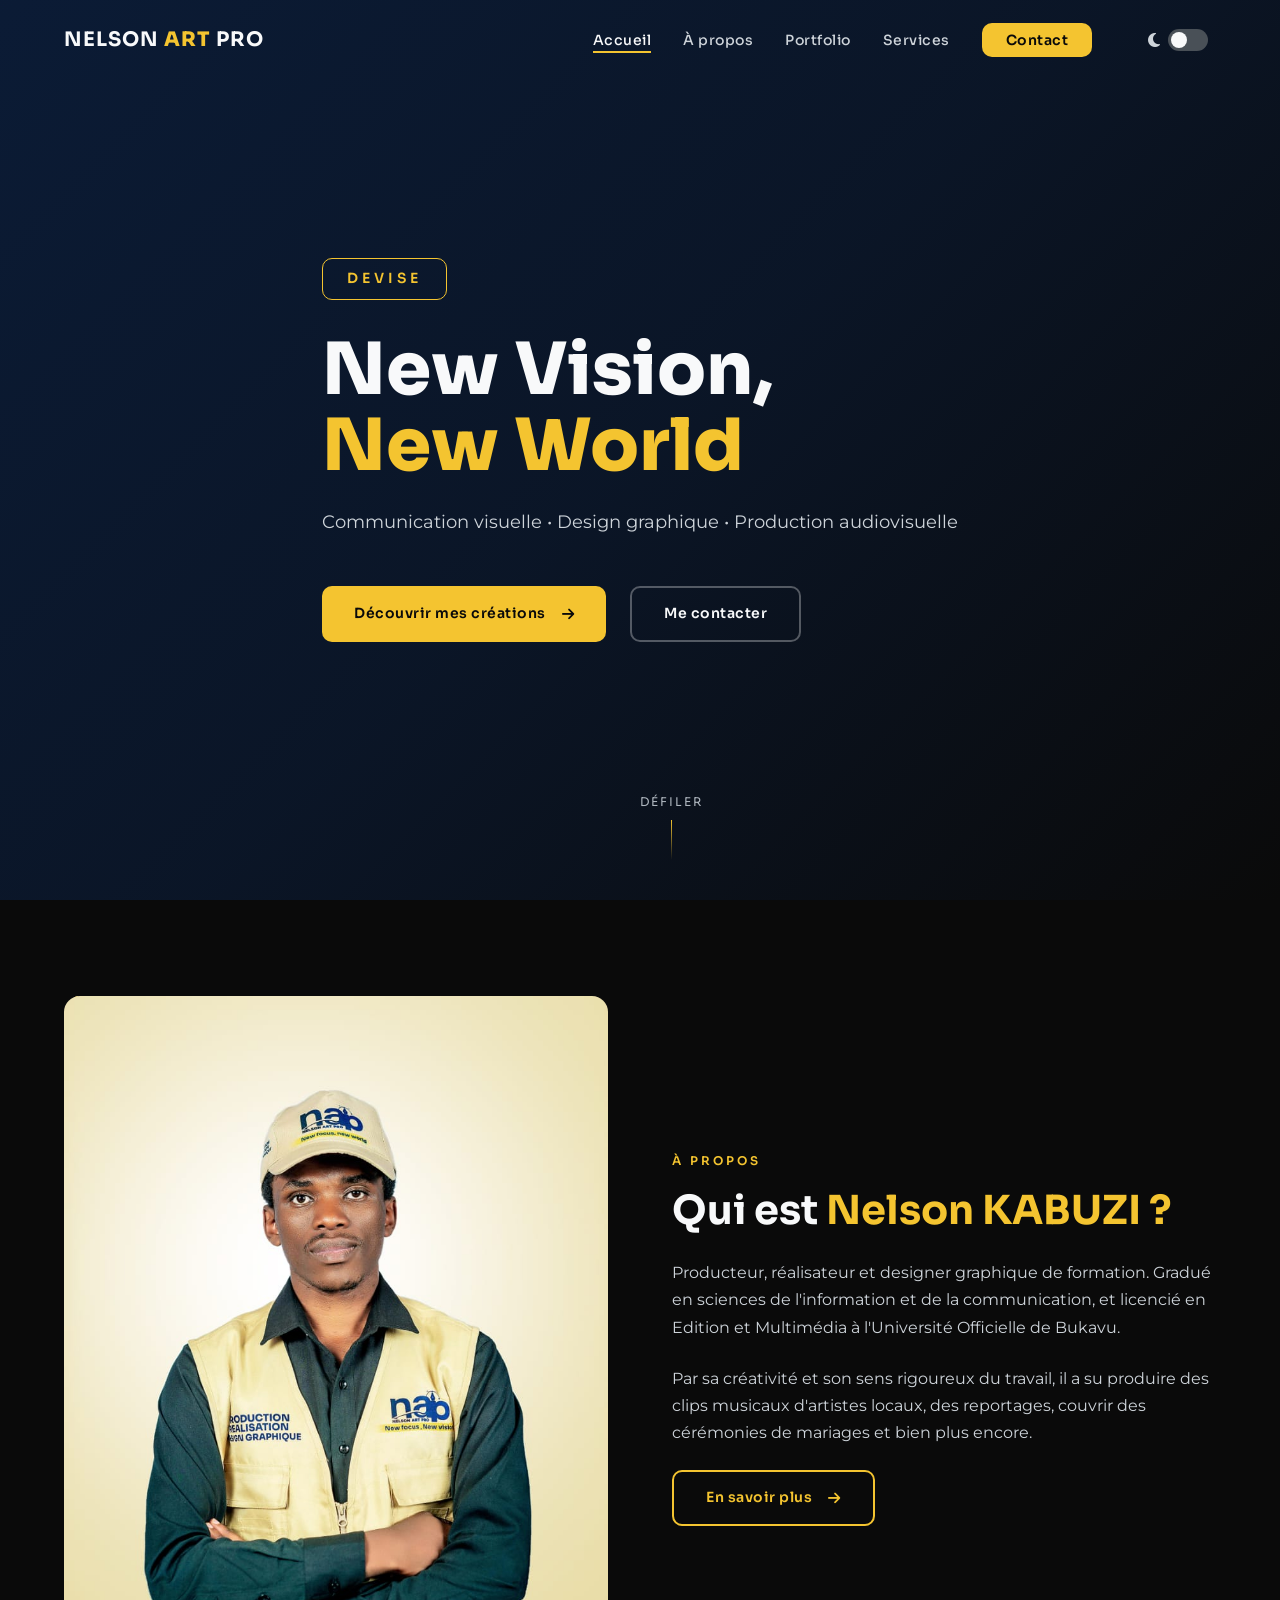
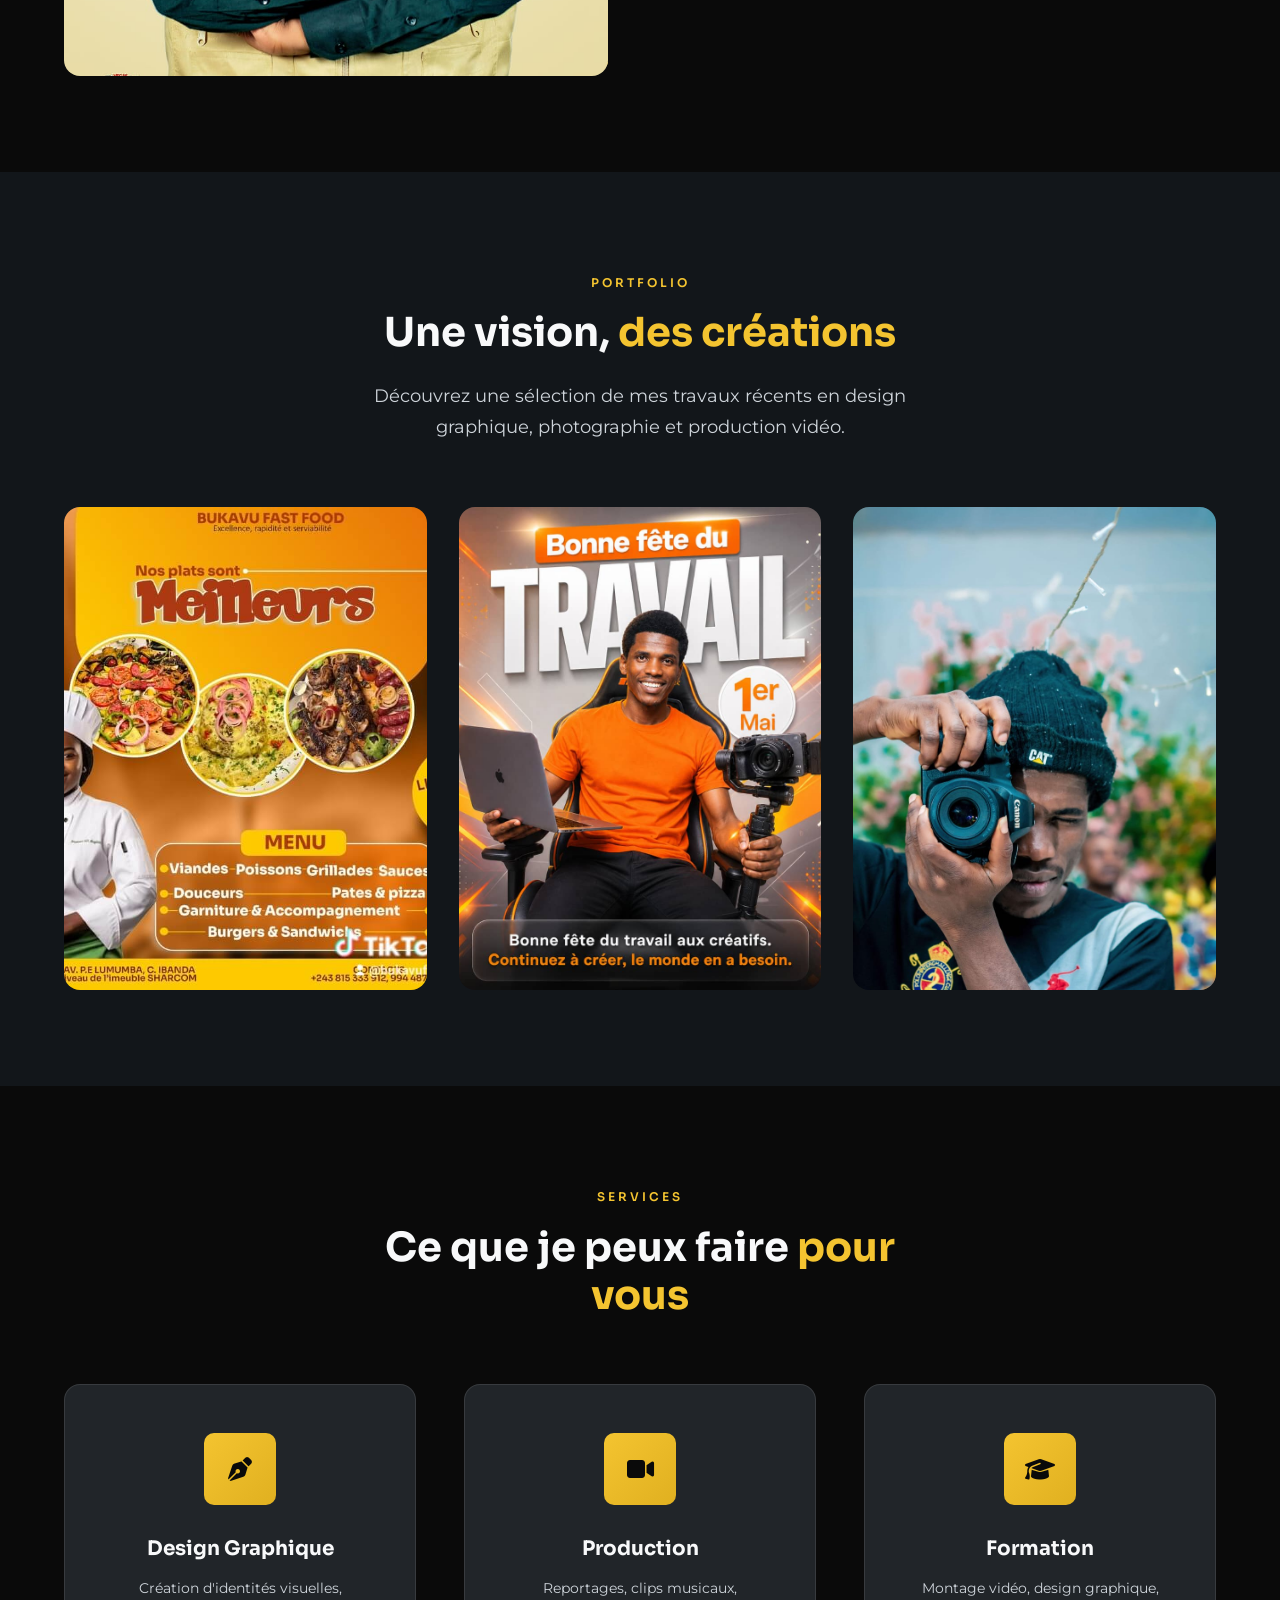
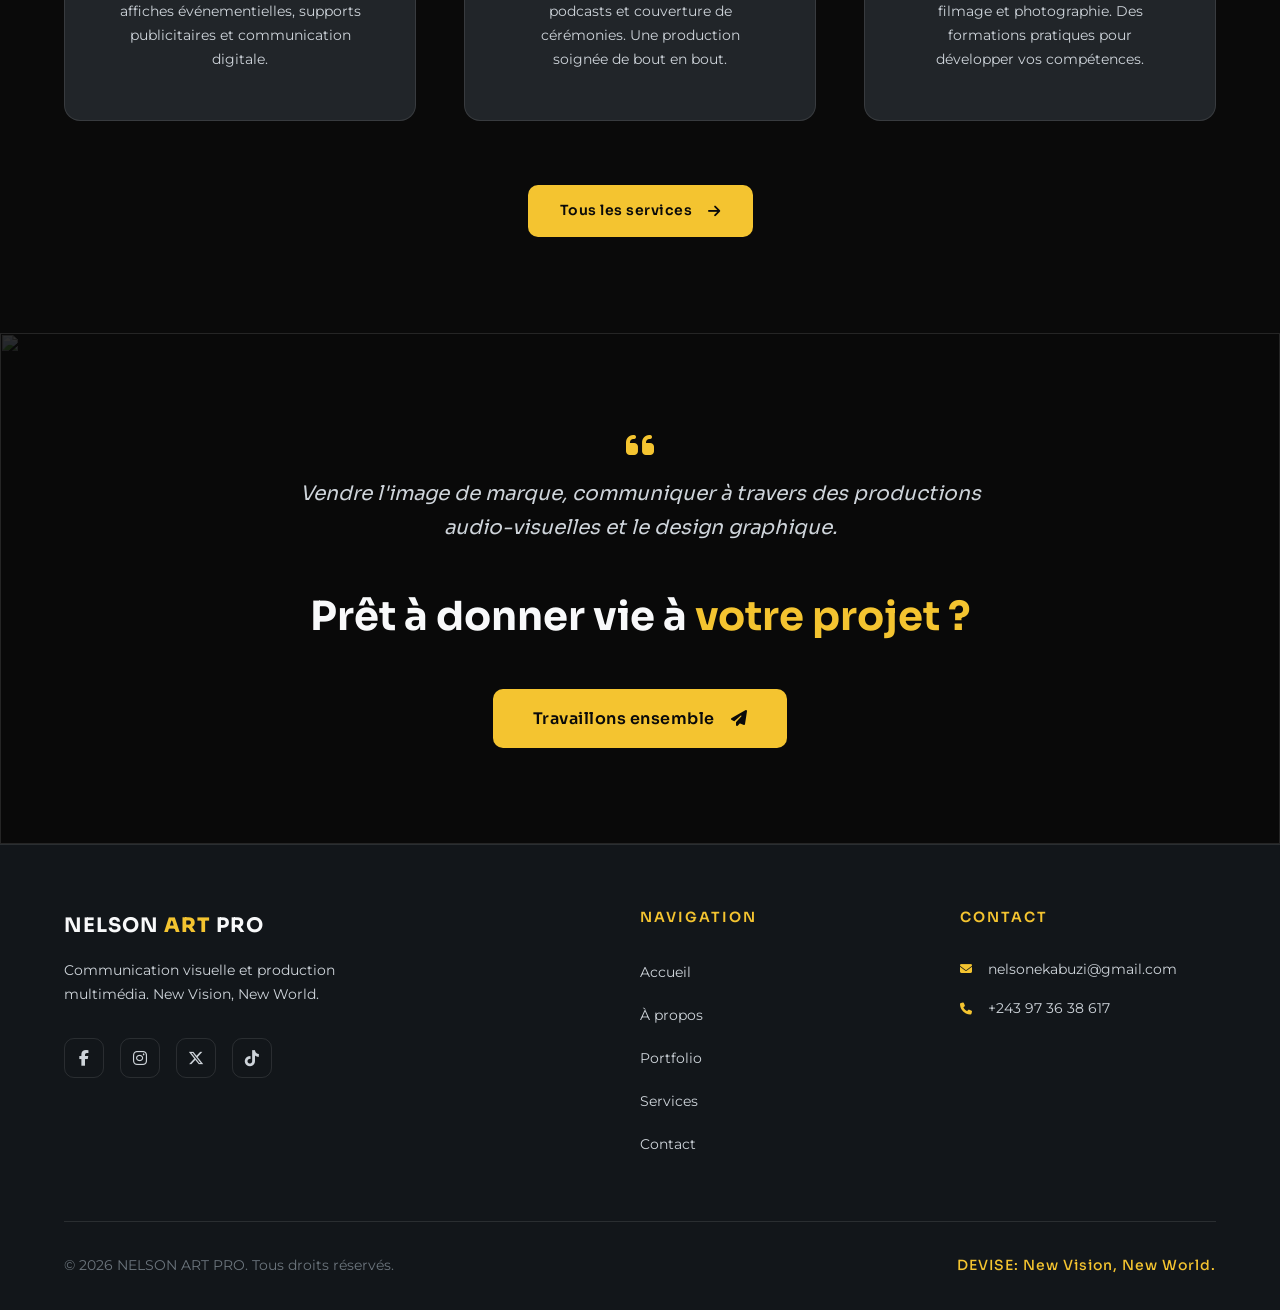
==== index.html @ 9e1754a2 "Add files via upload" ====
<!DOCTYPE html>
<html lang="fr">
<head>
    <meta charset="UTF-8">
    <meta name="viewport" content="width=device-width, initial-scale=1.0">
    <meta name="description" content="NELSON ART PRO - Portfolio professionnel de Nelson KABUZI. Production audiovisuelle, design graphique et communication visuelle. New Vision, New World.">
    <meta name="keywords" content="Nelson Kabuzi, Nelson Art Pro, portfolio, design graphique, production vidéo, Bukavu, réalisateur">
    
    <title>NELSON ART PRO | Portfolio - Communication Visuelle</title>
    
    <!-- Google Fonts -->
    <link rel="preconnect" href="https://fonts.googleapis.com">
    <link rel="preconnect" href="https://fonts.gstatic.com" crossorigin>
    <link href="https://fonts.googleapis.com/css2?family=Sora:wght@300;400;500;600;700;800&family=Montserrat:wght@300;400;500;600;700&display=swap" rel="stylesheet">
    
    <!-- Font Awesome Icons -->
    <link rel="stylesheet" href="https://cdnjs.cloudflare.com/ajax/libs/font-awesome/6.5.1/css/all.min.css">
    
    <!-- Styles -->
    <link rel="stylesheet" href="css/style.css">
    <link rel="stylesheet" href="css/animations.css">
    <link rel="stylesheet" href="css/responsive.css">
</head>
<body class="dark-mode">
    
    <!-- ===== PRELOADER ===== -->
    <div class="preloader" id="preloader">
        <div class="preloader-content">
            <div class="preloader-logo">
                <span class="preloader-text">NELSON</span>
                <span class="preloader-dot">ART</span>
                <span class="preloader-sub">PRO</span>
            </div>
            <div class="preloader-line"></div>
        </div>
    </div>

    <!-- ===== HEADER / NAVIGATION ===== -->
    <header class="header" id="header">
        <nav class="nav container">
            <a href="index.html" class="nav__logo">
                <span class="logo-text">NELSON <span class="logo-accent">ART</span> PRO</span>
            </a>
            
            <div class="nav__menu" id="nav-menu">
                <ul class="nav__list">
                    <li class="nav__item">
                        <a href="index.html" class="nav__link active">Accueil</a>
                    </li>
                    <li class="nav__item">
                        <a href="a-propos.html" class="nav__link">À propos</a>
                    </li>
                    <li class="nav__item">
                        <a href="portfolio.html" class="nav__link">Portfolio</a>
                    </li>
                    <li class="nav__item">
                        <a href="services.html" class="nav__link">Services</a>
                    </li>
                    <li class="nav__item">
                        <a href="contact.html" class="nav__link nav__link--cta">Contact</a>
                    </li>
                </ul>
                
                <!-- Theme Toggle -->
                <div class="theme-toggle">
                    <i class="fa-solid fa-moon" id="theme-icon-moon"></i>
                    <i class="fa-solid fa-sun" id="theme-icon-sun" style="display: none;"></i>
                    <span class="theme-toggle__switch" id="theme-toggle"></span>
                </div>
            </div>
            
            <!-- Mobile Toggle -->
            <div class="nav__toggle" id="nav-toggle">
                <span></span>
                <span></span>
                <span></span>
            </div>
        </nav>
    </header>

    <!-- ===== MAIN CONTENT ===== -->
    <main>
        
        <!-- HERO SECTION -->
        <section class="hero" id="hero">
            <div class="hero__overlay"></div>
            <!-- Remplacer par votre image/vidéo de fond -->
            <div class="hero__bg" style="background-image: url('assets/images/accueil/hero-bg.jpg');">
                <!-- Option vidéo : remplacer par une balise <video> -->
            </div>
            <div class="hero__content container">
                <div class="hero__text reveal fade-up">
                    <p class="hero__badge">DEVISE</p>
                    <h1 class="hero__title">
                        New Vision,<br>
                        <span class="hero__title--accent">New World</span>
                    </h1>
                    <p class="hero__subtitle">
                        Communication visuelle • Design graphique • Production audiovisuelle
                    </p>
                    <div class="hero__buttons">
                        <a href="portfolio.html" class="btn btn--primary">
                            <span>Découvrir mes créations</span>
                            <i class="fa-solid fa-arrow-right"></i>
                        </a>
                        <a href="contact.html" class="btn btn--outline">
                            <span>Me contacter</span>
                        </a>
                    </div>
                </div>
            </div>
            
            <!-- Scroll Indicator -->
            <div class="scroll-indicator reveal fade-in">
                <span class="scroll-indicator__text">Défiler</span>
                <div class="scroll-indicator__line"></div>
            </div>
        </section>

        <!-- ABOUT PREVIEW SECTION -->
        <section class="about-preview section" id="about-preview">
            <div class="container">
                <div class="about-preview__grid">
                    <div class="about-preview__image reveal fade-left">
                        <div class="image-wrapper">
                            <!-- Remplacer par votre photo -->
                            <img src="assets/images/a-propos/image_7.jpeg" alt="Nelson KABUZI - Producteur et Réalisateur" loading="lazy">
                            <div class="image-wrapper__accent"></div>
                        </div>
                    </div>
                    <div class="about-preview__content reveal fade-right">
                        <span class="section__badge">À propos</span>
                        <h2 class="section__title">Qui est <span class="text-accent">Nelson KABUZI ?</span></h2>
                        <p class="about-preview__text">
                            Producteur, réalisateur et designer graphique de formation. Gradué en sciences 
                            de l'information et de la communication, et licencié en Edition et Multimédia 
                            à l'Université Officielle de Bukavu.
                        </p>
                        <p class="about-preview__text">
                            Par sa créativité et son sens rigoureux du travail, il a su produire des clips 
                            musicaux d'artistes locaux, des reportages, couvrir des cérémonies de mariages 
                            et bien plus encore.
                        </p>
                        <a href="a-propos.html" class="btn btn--secondary">
                            <span>En savoir plus</span>
                            <i class="fa-solid fa-arrow-right"></i>
                        </a>
                    </div>
                </div>
            </div>
        </section>

        <!-- PORTFOLIO PREVIEW SECTION -->
        <section class="portfolio-preview section section--dark" id="portfolio-preview">
            <div class="container">
                <div class="section__header reveal fade-up">
                    <span class="section__badge">Portfolio</span>
                    <h2 class="section__title">Une vision, <span class="text-accent">des créations</span></h2>
                    <p class="section__description">
                        Découvrez une sélection de mes travaux récents en design graphique, photographie et production vidéo.
                    </p>
                </div>
                
                <div class="portfolio-preview__grid reveal fade-up">
                    <!-- Carte Design Graphique -->
                    <a href="portfolio.html?filter=design" class="portfolio-card">
                        <div class="portfolio-card__image">
                            <!-- Remplacer par votre image -->
                            <img src="assets/images/portfolio/design/image_8.jpeg" alt="Design Graphique" loading="lazy">
                            <div class="portfolio-card__overlay">
                                <span class="portfolio-card__category">Design Graphique</span>
                                <span class="portfolio-card__link">Voir les projets <i class="fa-solid fa-arrow-right"></i></span>
                            </div>
                        </div>
                    </a>
                    
                    <!-- Carte Vidéos -->
                    <a href="portfolio.html?filter=videos" class="portfolio-card">
                        <div class="portfolio-card__image">
                            <!-- Remplacer par votre image -->
                            <img src="assets/images/portfolio/videos/image_5.jpeg" alt="Production Vidéo" loading="lazy">
                            <div class="portfolio-card__overlay">
                                <span class="portfolio-card__category">Vidéos</span>
                                <span class="portfolio-card__link">Voir les projets <i class="fa-solid fa-arrow-right"></i></span>
                            </div>
                        </div>
                    </a>
                    
                    <!-- Carte Photos -->
                    <a href="portfolio.html?filter=photos" class="portfolio-card">
                        <div class="portfolio-card__image">
                            <!-- Remplacer par votre image -->
                            <img src="assets/images/portfolio/photos/image_10.jpeg" alt="Photographie" loading="lazy">
                            <div class="portfolio-card__overlay">
                                <span class="portfolio-card__category">Photos</span>
                                <span class="portfolio-card__link">Voir les projets <i class="fa-solid fa-arrow-right"></i></span>
                            </div>
                        </div>
                    </a>
                </div>
            </div>
        </section>

        <!-- SERVICES PREVIEW SECTION -->
        <section class="services-preview section" id="services-preview">
            <div class="container">
                <div class="section__header reveal fade-up">
                    <span class="section__badge">Services</span>
                    <h2 class="section__title">Ce que je peux faire <span class="text-accent">pour vous</span></h2>
                </div>
                
                <div class="services-preview__grid reveal fade-up">
                    <div class="service-card">
                        <div class="service-card__icon">
                            <i class="fa-solid fa-pen-nib"></i>
                        </div>
                        <h3 class="service-card__title">Design Graphique</h3>
                        <p class="service-card__text">
                            Création d'identités visuelles, affiches événementielles, supports publicitaires et communication digitale.
                        </p>
                    </div>
                    
                    <div class="service-card">
                        <div class="service-card__icon">
                            <i class="fa-solid fa-video"></i>
                        </div>
                        <h3 class="service-card__title">Production</h3>
                        <p class="service-card__text">
                            Reportages, clips musicaux, podcasts et couverture de cérémonies. Une production soignée de bout en bout.
                        </p>
                    </div>
                    
                    <div class="service-card">
                        <div class="service-card__icon">
                            <i class="fa-solid fa-graduation-cap"></i>
                        </div>
                        <h3 class="service-card__title">Formation</h3>
                        <p class="service-card__text">
                            Montage vidéo, design graphique, filmage et photographie. Des formations pratiques pour développer vos compétences.
                        </p>
                    </div>
                </div>
                
                <div class="services-preview__cta reveal fade-up">
                    <a href="services.html" class="btn btn--primary">
                        <span>Tous les services</span>
                        <i class="fa-solid fa-arrow-right"></i>
                    </a>
                </div>
            </div>
        </section>

        <!-- CTA / CITATION SECTION -->
        <section class="cta section" id="cta">
            <div class="cta__bg">
                <!-- Remplacer par votre image de fond -->
                <img src="assets/images/accueil/cta-bg.jpg" alt="" loading="lazy">
            </div>
            <div class="cta__overlay"></div>
            <div class="cta__content container reveal fade-up">
                <blockquote class="cta__quote">
                    <i class="fa-solid fa-quote-left"></i>
                    <p>Vendre l'image de marque, communiquer à travers des productions audio-visuelles et le design graphique.</p>
                </blockquote>
                <h2 class="cta__title">Prêt à donner vie à <span class="text-accent">votre projet ?</span></h2>
                <a href="contact.html" class="btn btn--primary btn--large">
                    <span>Travaillons ensemble</span>
                    <i class="fa-solid fa-paper-plane"></i>
                </a>
            </div>
        </section>

    </main>

    <!-- ===== FOOTER ===== -->
    <footer class="footer" id="footer">
        <div class="footer__container container">
            <div class="footer__grid">
                <div class="footer__brand">
                    <a href="index.html" class="footer__logo">
                        NELSON <span class="logo-accent">ART</span> PRO
                    </a>
                    <p class="footer__description">
                        Communication visuelle et production multimédia. New Vision, New World.
                    </p>
                    <div class="footer__social">
                        <a href="https://www.facebook.com/nelsondevillas.kabuzi" class="footer__social-link" aria-label="Facebook" target="_blank" rel="noopener">
                            <i class="fa-brands fa-facebook-f"></i>
                        </a>
                        <a href="https://www.instagram.com/nelsondevillas?igsh=YzljYTk1ODg3Zg==" class="footer__social-link" aria-label="Instagram" target="_blank" rel="noopener">
                            <i class="fa-brands fa-instagram"></i>
                        </a>
                        <a href="https://x.com/Nelsonartprodu1" class="footer__social-link" aria-label="X (Twitter)" target="_blank" rel="noopener">
                            <i class="fa-brands fa-x-twitter"></i>
                        </a>
                        <a href="https://vm.tiktok.com/ZS9FjSMYXDHpe-QXuNu/" class="footer__social-link" aria-label="TikTok" target="_blank" rel="noopener">
                            <i class="fa-brands fa-tiktok"></i>
                        </a>
                    </div>
                </div>
                
                <div class="footer__nav">
                    <h4 class="footer__nav-title">Navigation</h4>
                    <ul>
                        <li><a href="index.html">Accueil</a></li>
                        <li><a href="a-propos.html">À propos</a></li>
                        <li><a href="portfolio.html">Portfolio</a></li>
                        <li><a href="services.html">Services</a></li>
                        <li><a href="contact.html">Contact</a></li>
                    </ul>
                </div>
                
                <div class="footer__contact">
                    <h4 class="footer__nav-title">Contact</h4>
                    <ul>
                        <li>
                            <i class="fa-solid fa-envelope"></i>
                            <a href="mailto:nelsonekabuzi@gmail.com">nelsonekabuzi@gmail.com</a>
                        </li>
                        <li>
                            <i class="fa-solid fa-phone"></i>
                            <a href="https://wa.me/243973638617?text=Bonjour%20je%20souhaite%20plus%20d'informations">+243 97 36 38 617</a>
                        </li>
                    </ul>
                </div>
            </div>
            
            <div class="footer__bottom">
                <p>&copy; 2026 NELSON ART PRO. Tous droits réservés.</p>
                <p class="footer__tagline">DEVISE: New Vision, New World.</p>
            </div>
        </div>
    </footer>

    <!-- ===== BACK TO TOP ===== -->
    <a href="#hero" class="back-to-top" id="back-to-top" aria-label="Retour en haut">
        <i class="fa-solid fa-chevron-up"></i>
    </a>

    <!-- Scripts -->
    <script src="js/main.js"></script>
</body>
</html>
---- css/style.css ----
/* ============================================
   NELSON ART PRO - STYLES GLOBAUX
   Couleurs (ajustables avec vos codes hex) :
   - Bleu foncé : #0B1D3A
   - Jaune accent : #F4C430
   - Blanc : #F8F9FA
   ============================================ */

/* ===== CSS CUSTOM PROPERTIES ===== */
:root {
    /* Couleurs */
    --color-blue-dark: #0B1D3A;
    --color-blue-medium: #132D54;
    --color-blue-light: #1A3D6E;
    --color-yellow: #F4C430;
    --color-yellow-hover: #E0B020;
    --color-white: #F8F9FA;
    --color-gray-100: #E9ECEF;
    --color-gray-200: #DEE2E6;
    --color-gray-300: #CED4DA;
    --color-gray-400: #ADB5BD;
    --color-gray-500: #6C757D;
    --color-gray-600: #495057;
    --color-gray-700: #343A40;
    --color-gray-800: #212529;
    --color-gray-900: #12161A;
    --color-black: #0A0A0A;
    
    /* Typographie */
    --font-primary: 'Sora', sans-serif;
    --font-secondary: 'Montserrat', sans-serif;
    
    /* Tailles de police */
    --text-xs: 0.75rem;     /* 12px */
    --text-sm: 0.875rem;    /* 14px */
    --text-base: 1rem;      /* 16px */
    --text-lg: 1.125rem;    /* 18px */
    --text-xl: 1.25rem;     /* 20px */
    --text-2xl: 1.5rem;     /* 24px */
    --text-3xl: 2rem;       /* 32px */
    --text-4xl: 2.5rem;     /* 40px */
    --text-5xl: 3.5rem;     /* 56px */
    --text-6xl: 4.5rem;     /* 72px */
    
    /* Espacements */
    --spacing-xs: 0.5rem;
    --spacing-sm: 1rem;
    --spacing-md: 1.5rem;
    --spacing-lg: 2rem;
    --spacing-xl: 3rem;
    --spacing-2xl: 4rem;
    --spacing-3xl: 6rem;
    
    /* Bordures */
    --radius-sm: 4px;
    --radius-md: 8px;
    --radius-lg: 16px;
    --radius-xl: 24px;
    --radius-full: 50%;
    
    /* Ombres */
    --shadow-sm: 0 2px 8px rgba(0, 0, 0, 0.1);
    --shadow-md: 0 4px 16px rgba(0, 0, 0, 0.15);
    --shadow-lg: 0 8px 32px rgba(0, 0, 0, 0.2);
    --shadow-xl: 0 16px 48px rgba(0, 0, 0, 0.3);
    
    /* Transitions */
    --transition-fast: 0.2s ease;
    --transition-base: 0.3s ease;
    --transition-slow: 0.5s ease;
    --transition-smooth: 0.4s cubic-bezier(0.4, 0, 0.2, 1);
    
    /* Container */
    --container-max: 1200px;
    --container-padding: 1.5rem;
}

/* ===== THEME SOMBRE (par défaut) ===== */
.dark-mode {
    --bg-primary: var(--color-black);
    --bg-secondary: var(--color-gray-900);
    --bg-tertiary: var(--color-blue-dark);
    --bg-card: var(--color-gray-800);
    --text-primary: var(--color-white);
    --text-secondary: var(--color-gray-300);
    --text-muted: var(--color-gray-500);
    --border-color: rgba(255, 255, 255, 0.1);
    --nav-bg: rgba(10, 10, 10, 0.9);
}

/* ===== THEME CLAIR ===== */
.light-mode {
    --bg-primary: var(--color-white);
    --bg-secondary: var(--color-gray-100);
    --bg-tertiary: var(--color-blue-light);
    --bg-card: #FFFFFF;
    --text-primary: var(--color-gray-900);
    --text-secondary: var(--color-gray-600);
    --text-muted: var(--color-gray-400);
    --border-color: rgba(0, 0, 0, 0.1);
    --nav-bg: rgba(248, 249, 250, 0.9);
}

/* ===== RESET & BASE ===== */
*,
*::before,
*::after {
    margin: 0;
    padding: 0;
    box-sizing: border-box;
}

html {
    scroll-behavior: smooth;
    font-size: 16px;
}

body {
    font-family: var(--font-secondary);
    background-color: var(--bg-primary);
    color: var(--text-primary);
    line-height: 1.7;
    overflow-x: hidden;
    transition: background-color var(--transition-slow), color var(--transition-slow);
}

img {
    max-width: 100%;
    height: auto;
    display: block;
}

a {
    text-decoration: none;
    color: inherit;
    transition: color var(--transition-fast);
}

ul {
    list-style: none;
}

.container {
    max-width: var(--container-max);
    margin: 0 auto;
    padding: 0 var(--container-padding);
}

/* ===== TYPOGRAPHIE ===== */
h1, h2, h3, h4, h5, h6 {
    font-family: var(--font-primary);
    font-weight: 700;
    line-height: 1.2;
}

.text-accent {
    color: var(--color-yellow);
}

/* ===== PRELOADER ===== */
.preloader {
    position: fixed;
    top: 0;
    left: 0;
    width: 100%;
    height: 100%;
    background-color: var(--color-black);
    z-index: 10000;
    display: flex;
    align-items: center;
    justify-content: center;
    transition: opacity 0.5s ease, visibility 0.5s ease;
}

.preloader.hidden {
    opacity: 0;
    visibility: hidden;
}

.preloader-content {
    text-align: center;
}

.preloader-logo {
    display: flex;
    align-items: baseline;
    gap: 0.25rem;
    margin-bottom: var(--spacing-lg);
}

.preloader-text {
    font-family: var(--font-primary);
    font-size: var(--text-3xl);
    font-weight: 800;
    color: var(--color-white);
    letter-spacing: 2px;
}

.preloader-dot {
    font-family: var(--font-primary);
    font-size: var(--text-3xl);
    font-weight: 800;
    color: var(--color-yellow);
}

.preloader-sub {
    font-family: var(--font-primary);
    font-size: var(--text-3xl);
    font-weight: 300;
    color: var(--color-white);
}

.preloader-line {
    width: 0;
    height: 2px;
    background-color: var(--color-yellow);
    animation: preloaderLine 1.5s ease forwards;
}

@keyframes preloaderLine {
    0% {
        width: 0;
    }
    100% {
        width: 200px;
    }
}

/* ===== HEADER / NAVIGATION ===== */
.header {
    position: fixed;
    top: 0;
    left: 0;
    width: 100%;
    z-index: 1000;
    transition: background-color var(--transition-base), 
                box-shadow var(--transition-base),
                transform var(--transition-base);
}

.header.scrolled {
    background-color: var(--nav-bg);
    backdrop-filter: blur(20px);
    -webkit-backdrop-filter: blur(20px);
    box-shadow: var(--shadow-md);
}

.header.hidden {
    transform: translateY(-100%);
}

.nav {
    display: flex;
    align-items: center;
    justify-content: space-between;
    height: 80px;
    position: relative;
}

.nav__logo {
    z-index: 100;
}

.logo-text {
    font-family: var(--font-primary);
    font-size: var(--text-xl);
    font-weight: 700;
    letter-spacing: 1px;
    color: var(--color-white);
}

.light-mode .logo-text {
    color: var(--color-gray-900);
}

.logo-accent {
    color: var(--color-yellow);
    font-weight: 800;
}

.nav__menu {
    display: flex;
    align-items: center;
    gap: var(--spacing-xl);
}

.nav__list {
    display: flex;
    gap: var(--spacing-lg);
}

.nav__link {
    font-family: var(--font-primary);
    font-size: var(--text-sm);
    font-weight: 500;
    letter-spacing: 0.5px;
    color: var(--color-gray-300);
    position: relative;
    padding: 0.25rem 0;
    transition: color var(--transition-fast);
}

.nav__link::after {
    content: '';
    position: absolute;
    bottom: 0;
    left: 0;
    width: 0;
    height: 2px;
    background-color: var(--color-yellow);
    transition: width var(--transition-smooth);
}

.nav__link:hover,
.nav__link.active {
    color: var(--color-white);
}

.light-mode .nav__link:hover,
.light-mode .nav__link.active {
    color: var(--color-gray-900);
}

.nav__link:hover::after,
.nav__link.active::after {
    width: 100%;
}

.nav__link--cta {
    background-color: var(--color-yellow);
    color: var(--color-black) !important;
    padding: 0.5rem 1.5rem !important;
    border-radius: 10px;
    font-weight: 600;
    transition: background-color var(--transition-fast), transform var(--transition-fast);
}

.nav__link--cta:hover {
    background-color: var(--color-yellow-hover);
    transform: translateY(-2px);
}

.nav__link--cta::after {
    display: none;
}

/* Theme Toggle */
.theme-toggle {
    display: flex;
    align-items: center;
    gap: var(--spacing-xs);
    cursor: pointer;
    padding: 0.5rem;
    color: var(--color-gray-300);
    transition: color var(--transition-fast);
}

.theme-toggle:hover {
    color: var(--color-yellow);
}

.theme-toggle__switch {
    width: 40px;
    height: 22px;
    background-color: var(--color-gray-600);
    border-radius: 11px;
    position: relative;
    transition: background-color var(--transition-fast);
}

.theme-toggle__switch::after {
    content: '';
    position: absolute;
    top: 3px;
    left: 3px;
    width: 16px;
    height: 16px;
    background-color: var(--color-white);
    border-radius: 50%;
    transition: transform var(--transition-smooth);
}

.light-mode .theme-toggle__switch {
    background-color: var(--color-yellow);
}

.light-mode .theme-toggle__switch::after {
    transform: translateX(18px);
}

/* Mobile Toggle */
.nav__toggle {
    display: none;
    flex-direction: column;
    gap: 5px;
    cursor: pointer;
    z-index: 100;
}

.nav__toggle span {
    width: 28px;
    height: 2px;
    background-color: var(--color-white);
    transition: all var(--transition-smooth);
}

.light-mode .nav__toggle span {
    background-color: var(--color-gray-900);
}

.nav__toggle.active span:nth-child(1) {
    transform: rotate(45deg) translate(5px, 5px);
}

.nav__toggle.active span:nth-child(2) {
    opacity: 0;
}

.nav__toggle.active span:nth-child(3) {
    transform: rotate(-45deg) translate(5px, -5px);
}

/* ===== HERO SECTION ===== */
.hero {
    height: 100vh;
    min-height: 700px;
    position: relative;
    display: flex;
    align-items: center;
    overflow: hidden;
}

.hero__bg {
    position: absolute;
    top: 0;
    left: 0;
    width: 100%;
    height: 100%;
    background-size: cover;
    background-position: center;
    background-repeat: no-repeat;
    transform: scale(1.1);
    animation: heroZoom 8s ease forwards;
}

@keyframes heroZoom {
    0% {
        transform: scale(1.1);
    }
    100% {
        transform: scale(1);
    }
}

.hero__overlay {
    position: absolute;
    top: 0;
    left: 0;
    width: 100%;
    height: 100%;
    background: linear-gradient(
        135deg,
        rgba(11, 29, 58, 0.9) 0%,
        rgba(11, 29, 58, 0.6) 50%,
        rgba(10, 10, 10, 0.8) 100%
    );
}

.hero__content {
    position: relative;
    z-index: 10;
    max-width: 800px;
}

.hero__badge {
    display: inline-block;
    font-family: var(--font-primary);
    font-size: var(--text-sm);
    font-weight: 600;
    letter-spacing: 4px;
    color: var(--color-yellow);
    border: 1px solid var(--color-yellow);
    padding: 0.5rem 1.5rem;
    border-radius: 10px;
    margin-bottom: var(--spacing-lg);
    animation: fadeInUp 1s ease 0.3s forwards;
    opacity: 0;
}

.hero__title {
    font-family: var(--font-primary);
    font-size: var(--text-6xl);
    font-weight: 800;
    line-height: 1.05;
    margin-bottom: var(--spacing-md);
    color: var(--color-white);
    animation: fadeInUp 1s ease 0.5s forwards;
    opacity: 0;
}

.hero__title--accent {
    color: var(--color-yellow);
    position: relative;
}

.hero__subtitle {
    font-size: var(--text-lg);
    color: var(--color-gray-300);
    margin-bottom: var(--spacing-xl);
    animation: fadeInUp 1s ease 0.7s forwards;
    opacity: 0;
}

.hero__buttons {
    display: flex;
    gap: var(--spacing-md);
    flex-wrap: wrap;
    animation: fadeInUp 1s ease 0.9s forwards;
    opacity: 0;
}

/* ===== SCROLL INDICATOR ===== */
.scroll-indicator {
    position: absolute;
    bottom: 40px;
    left: 50%;
    transform: translateX(-50%);
    display: flex;
    flex-direction: column;
    align-items: center;
    gap: var(--spacing-xs);
    z-index: 10;
}

.scroll-indicator__text {
    font-family: var(--font-primary);
    font-size: var(--text-xs);
    letter-spacing: 2px;
    text-transform: uppercase;
    color: var(--color-gray-400);
}

.scroll-indicator__line {
    width: 1px;
    height: 40px;
    background: linear-gradient(to bottom, var(--color-yellow), transparent);
    animation: scrollPulse 2s ease infinite;
}

@keyframes scrollPulse {
    0%, 100% {
        opacity: 1;
        transform: translateY(0);
    }
    50% {
        opacity: 0.3;
        transform: translateY(10px);
    }
}

/* ===== BUTTONS ===== */
.btn {
    display: inline-flex;
    align-items: center;
    gap: var(--spacing-sm);
    font-family: var(--font-primary);
    font-size: var(--text-sm);
    font-weight: 600;
    letter-spacing: 0.5px;
    padding: 0.875rem 2rem;
    border-radius: 10px;
    border: none;
    cursor: pointer;
    transition: all var(--transition-smooth);
    text-transform: none;
    position: relative;
    overflow: hidden;
}

.btn--primary {
    background-color: var(--color-yellow);
    color: var(--color-black);
}

.btn--primary:hover {
    background-color: var(--color-yellow-hover);
    transform: translateY(-2px);
    box-shadow: 0 8px 24px rgba(244, 196, 48, 0.3);
}

.btn--secondary {
    background-color: transparent;
    color: var(--color-yellow);
    border: 2px solid var(--color-yellow);
}

.btn--secondary:hover {
    background-color: var(--color-yellow);
    color: var(--color-black);
    transform: translateY(-2px);
}

.btn--outline {
    background-color: transparent;
    color: var(--color-white);
    border: 2px solid rgba(255, 255, 255, 0.3);
}

.btn--outline:hover {
    border-color: var(--color-white);
    transform: translateY(-2px);
}

.btn--large {
    padding: 1rem 2.5rem;
    font-size: var(--text-base);
}

.btn--full {
    width: 100%;
    justify-content: center;
}

/* ===== SECTIONS ===== */
.section {
    padding: var(--spacing-3xl) 0;
}

.section--dark {
    background-color: var(--bg-secondary);
}

.section__header {
    text-align: center;
    margin-bottom: var(--spacing-2xl);
    max-width: 600px;
    margin-left: auto;
    margin-right: auto;
}

.section__badge {
    display: inline-block;
    font-family: var(--font-primary);
    font-size: var(--text-xs);
    font-weight: 600;
    letter-spacing: 3px;
    text-transform: uppercase;
    color: var(--color-yellow);
    margin-bottom: var(--spacing-sm);
}

.section__title {
    font-family: var(--font-primary);
    font-size: var(--text-4xl);
    font-weight: 700;
    margin-bottom: var(--spacing-md);
    color: var(--text-primary);
}

.section__description {
    color: var(--text-secondary);
    font-size: var(--text-lg);
}

/* ===== ABOUT PREVIEW ===== */
.about-preview__grid {
    display: grid;
    grid-template-columns: 1fr 1fr;
    gap: var(--spacing-2xl);
    align-items: center;
}

.about-preview__image .image-wrapper {
    position: relative;
    border-radius: var(--radius-lg);
    overflow: hidden;
    aspect-ratio: 4/5;
}

.about-preview__image .image-wrapper img {
    width: 100%;
    height: 100%;
    object-fit: cover;
}

.image-wrapper__accent {
    position: absolute;
    top: -10px;
    right: -10px;
    width: 100%;
    height: 100%;
    border: 3px solid var(--color-yellow);
    border-radius: var(--radius-lg);
    z-index: -1;
}

.about-preview__text {
    color: var(--text-secondary);
    margin-bottom: var(--spacing-md);
    font-size: var(--text-base);
}

/* ===== PORTFOLIO PREVIEW ===== */
.portfolio-preview__grid {
    display: grid;
    grid-template-columns: repeat(3, 1fr);
    gap: var(--spacing-lg);
}

.portfolio-card {
    position: relative;
    border-radius: var(--radius-lg);
    overflow: hidden;
    aspect-ratio: 3/4;
    display: block;
}

.portfolio-card__image {
    position: relative;
    width: 100%;
    height: 100%;
}

.portfolio-card__image img {
    width: 100%;
    height: 100%;
    object-fit: cover;
    transition: transform var(--transition-slow);
}

.portfolio-card:hover .portfolio-card__image img {
    transform: scale(1.1);
}

.portfolio-card__overlay {
    position: absolute;
    top: 0;
    left: 0;
    width: 100%;
    height: 100%;
    background: linear-gradient(to top, rgba(11, 29, 58, 0.95) 0%, rgba(11, 29, 58, 0.3) 100%);
    display: flex;
    flex-direction: column;
    justify-content: flex-end;
    padding: var(--spacing-lg);
    opacity: 0;
    transition: opacity var(--transition-smooth);
}

.portfolio-card:hover .portfolio-card__overlay {
    opacity: 1;
}

.portfolio-card__category {
    font-family: var(--font-primary);
    font-size: var(--text-xs);
    font-weight: 600;
    letter-spacing: 2px;
    text-transform: uppercase;
    color: var(--color-yellow);
    margin-bottom: var(--spacing-xs);
}

.portfolio-card__link {
    font-family: var(--font-primary);
    font-size: var(--text-sm);
    font-weight: 600;
    color: var(--color-white);
    display: flex;
    align-items: center;
    gap: var(--spacing-xs);
}

/* ===== SERVICES PREVIEW ===== */
.services-preview__grid {
    display: grid;
    grid-template-columns: repeat(3, 1fr);
    gap: var(--spacing-xl);
}

.service-card {
    background-color: var(--bg-card);
    border: 1px solid var(--border-color);
    border-radius: var(--radius-lg);
    padding: var(--spacing-xl);
    text-align: center;
    transition: transform var(--transition-smooth), box-shadow var(--transition-smooth);
}

.service-card:hover {
    transform: translateY(-8px);
    box-shadow: var(--shadow-lg);
}

.service-card__icon {
    width: 72px;
    height: 72px;
    background: linear-gradient(135deg, var(--color-yellow), var(--color-yellow-hover));
    border-radius: 10px;
    display: flex;
    align-items: center;
    justify-content: center;
    margin: 0 auto var(--spacing-lg);
    font-size: var(--text-2xl);
    color: var(--color-black);
}

.service-card__title {
    font-family: var(--font-primary);
    font-size: var(--text-xl);
    margin-bottom: var(--spacing-sm);
}

.service-card__text {
    color: var(--text-secondary);
    font-size: var(--text-sm);
}

.services-preview__cta {
    text-align: center;
    margin-top: var(--spacing-2xl);
}

/* ===== CTA SECTION ===== */
.cta {
    position: relative;
    padding: var(--spacing-3xl) 0;
    text-align: center;
    overflow: hidden;
}

.cta__bg {
    position: absolute;
    top: 0;
    left: 0;
    width: 100%;
    height: 100%;
    z-index: 0;
}

.cta__bg img {
    width: 100%;
    height: 100%;
    object-fit: cover;
}

.cta__overlay {
    position: absolute;
    top: 0;
    left: 0;
    width: 100%;
    height: 100%;
    background: rgba(10, 10, 10, 0.85);
    z-index: 1;
}

.cta__content {
    position: relative;
    z-index: 2;
}

.cta__quote {
    margin-bottom: var(--spacing-xl);
    font-family: var(--font-primary);
    font-size: var(--text-xl);
    font-style: italic;
    color: var(--color-gray-300);
    max-width: 700px;
    margin-left: auto;
    margin-right: auto;
}

.cta__quote i {
    color: var(--color-yellow);
    font-size: var(--text-3xl);
    display: block;
    margin-bottom: var(--spacing-sm);
}

.cta__title {
    font-size: var(--text-4xl);
    margin-bottom: var(--spacing-xl);
    color: var(--color-white);
}

/* ===== PAGE HERO ===== */
.page-hero {
    height: 50vh;
    min-height: 400px;
    position: relative;
    display: flex;
    align-items: center;
    overflow: hidden;
}

.page-hero--small {
    height: 40vh;
    min-height: 300px;
}

.page-hero__bg {
    position: absolute;
    top: 0;
    left: 0;
    width: 100%;
    height: 100%;
    background-size: cover;
    background-position: center;
}

.page-hero__overlay {
    position: absolute;
    top: 0;
    left: 0;
    width: 100%;
    height: 100%;
    background: rgba(10, 10, 10, 0.75);
}

.page-hero__content {
    position: relative;
    z-index: 10;
    text-align: center;
}

.page-hero__title {
    font-size: var(--text-5xl);
    color: var(--color-white);
}

/* ===== ABOUT COMPANY ===== */
.about-company__grid {
    display: grid;
    grid-template-columns: 1fr 1fr;
    gap: var(--spacing-2xl);
    align-items: center;
}

.about-company__text {
    color: var(--text-secondary);
    margin-bottom: var(--spacing-md);
}

.about-company__values {
    display: flex;
    gap: var(--spacing-lg);
    margin-top: var(--spacing-lg);
}

.value-item {
    display: flex;
    align-items: center;
    gap: var(--spacing-xs);
    font-family: var(--font-primary);
    font-size: var(--text-sm);
    font-weight: 600;
    color: var(--color-yellow);
}

.about-company__image .image-wrapper {
    position: relative;
    border-radius: var(--radius-lg);
    overflow: hidden;
    aspect-ratio: 4/3;
}

.about-company__image .image-wrapper img {
    width: 100%;
    height: 100%;
    object-fit: cover;
}

/* ===== ABOUT NELSON ===== */
.about-nelson__grid {
    display: grid;
    grid-template-columns: 1fr 1.2fr;
    gap: var(--spacing-2xl);
    align-items: center;
}

.about-nelson__image .image-wrapper--portrait {
    position: relative;
    border-radius: var(--radius-lg);
    overflow: hidden;
    aspect-ratio: 3/4;
    max-width: 400px;
}

.about-nelson__image .image-wrapper--portrait img {
    width: 100%;
    height: 100%;
    object-fit: cover;
}

.image-wrapper__accent--bottom {
    top: auto;
    bottom: -10px;
}

.about-nelson__role {
    font-family: var(--font-primary);
    font-size: var(--text-lg);
    color: var(--color-yellow);
    margin-bottom: var(--spacing-md);
    font-weight: 500;
}

.about-nelson__text {
    color: var(--text-secondary);
    margin-bottom: var(--spacing-sm);
}

.about-nelson__tags {
    display: flex;
    flex-wrap: wrap;
    gap: var(--spacing-sm);
    margin-top: var(--spacing-lg);
}

.tag {
    display: inline-flex;
    align-items: center;
    gap: var(--spacing-xs);
    background-color: var(--bg-card);
    border: 1px solid var(--border-color);
    padding: 0.5rem 1rem;
    border-radius: 10px;
    font-family: var(--font-primary);
    font-size: var(--text-xs);
    font-weight: 500;
    color: var(--text-secondary);
}

.tag i {
    color: var(--color-yellow);
}

/* ===== GALLERY ===== */
.gallery__filters {
    display: flex;
    justify-content: center;
    flex-wrap: wrap;
    gap: var(--spacing-sm);
    margin-bottom: var(--spacing-2xl);
}

.filter-btn {
    display: inline-flex;
    align-items: center;
    gap: var(--spacing-xs);
    font-family: var(--font-primary);
    font-size: var(--text-sm);
    font-weight: 500;
    padding: 0.625rem 1.5rem;
    border-radius: 10px;
    border: 1px solid var(--border-color);
    background-color: transparent;
    color: var(--text-secondary);
    cursor: pointer;
    transition: all var(--transition-smooth);
}

.filter-btn:hover {
    border-color: var(--color-yellow);
    color: var(--color-yellow);
}

.filter-btn--active {
    background-color: var(--color-yellow);
    color: var(--color-black);
    border-color: var(--color-yellow);
}

.gallery__grid {
    display: grid;
    grid-template-columns: repeat(3, 1fr);
    gap: var(--spacing-md);
}

.gallery-item {
    opacity: 1;
    transform: scale(1);
    transition: opacity 0.4s ease, transform 0.4s ease;
}

.gallery-item.hidden {
    display: none;
}

.gallery-item__image {
    position: relative;
    border-radius: var(--radius-md);
    overflow: hidden;
    aspect-ratio: 4/3;
    cursor: pointer;
}

.gallery-item__image img {
    width: 100%;
    height: 100%;
    object-fit: cover;
    transition: transform var(--transition-slow);
}

.gallery-item:hover .gallery-item__image img {
    transform: scale(1.08);
}

.gallery-item__overlay {
    position: absolute;
    top: 0;
    left: 0;
    width: 100%;
    height: 100%;
    background: rgba(11, 29, 58, 0.85);
    display: flex;
    flex-direction: column;
    align-items: center;
    justify-content: center;
    gap: var(--spacing-sm);
    opacity: 0;
    transition: opacity var(--transition-smooth);
}

.gallery-item:hover .gallery-item__overlay {
    opacity: 1;
}

.gallery-item__category {
    font-family: var(--font-primary);
    font-size: var(--text-xs);
    font-weight: 600;
    letter-spacing: 2px;
    text-transform: uppercase;
    color: var(--color-yellow);
}

.gallery-item__title {
    font-family: var(--font-primary);
    font-size: var(--text-lg);
    color: var(--color-white);
}

.gallery-item__zoom {
    width: 48px;
    height: 48px;
    border-radius: 10px;
    background-color: var(--color-yellow);
    border: none;
    cursor: pointer;
    display: flex;
    align-items: center;
    justify-content: center;
    font-size: var(--text-lg);
    color: var(--color-black);
    transition: transform var(--transition-fast);
}

.gallery-item__zoom:hover {
    transform: scale(1.1);
}

.gallery-item__zoom--play {
    width: 64px;
    height: 64px;
    font-size: var(--text-xl);
}

/* ===== LIGHTBOX ===== */
.lightbox {
    position: fixed;
    top: 0;
    left: 0;
    width: 100%;
    height: 100%;
    z-index: 9999;
    display: flex;
    align-items: center;
    justify-content: center;
    opacity: 0;
    visibility: hidden;
    transition: opacity var(--transition-smooth), visibility var(--transition-smooth);
}

.lightbox.active {
    opacity: 1;
    visibility: visible;
}

.lightbox__overlay {
    position: absolute;
    top: 0;
    left: 0;
    width: 100%;
    height: 100%;
    background: rgba(0, 0, 0, 0.95);
    cursor: pointer;
}

.lightbox__content {
    position: relative;
    z-index: 1;
    max-width: 90vw;
    max-height: 90vh;
}

.lightbox__close {
    position: absolute;
    top: -50px;
    right: 0;
    background: none;
    border: none;
    color: var(--color-white);
    font-size: var(--text-2xl);
    cursor: pointer;
    transition: color var(--transition-fast);
    z-index: 2;
}

.lightbox__close:hover {
    color: var(--color-yellow);
}

.lightbox__prev,
.lightbox__next {
    position: absolute;
    top: 50%;
    transform: translateY(-50%);
    background: rgba(255, 255, 255, 0.1);
    border: none;
    color: var(--color-white);
    font-size: var(--text-xl);
    width: 48px;
    height: 48px;
    border-radius: 10px;
    cursor: pointer;
    transition: all var(--transition-fast);
    z-index: 2;
}

.lightbox__prev:hover,
.lightbox__next:hover {
    background: var(--color-yellow);
    color: var(--color-black);
}

.lightbox__prev {
    left: -60px;
}

.lightbox__next {
    right: -60px;
}

.lightbox__media {
    display: flex;
    align-items: center;
    justify-content: center;
}

.lightbox__media img {
    max-width: 90vw;
    max-height: 80vh;
    object-fit: contain;
    border-radius: var(--radius-md);
}

.lightbox__media iframe {
    width: 80vw;
    height: 60vh;
    max-width: 900px;
    border-radius: var(--radius-md);
}

.lightbox__info {
    text-align: center;
    margin-top: var(--spacing-md);
}

.lightbox__category {
    font-family: var(--font-primary);
    font-size: var(--text-xs);
    font-weight: 600;
    letter-spacing: 2px;
    text-transform: uppercase;
    color: var(--color-yellow);
}

.lightbox__title {
    font-family: var(--font-primary);
    font-size: var(--text-lg);
    color: var(--color-white);
    margin-top: var(--spacing-xs);
}

/* ===== SERVICES DETAIL ===== */
.service-detail-block {
    margin-bottom: var(--spacing-2xl);
    padding-bottom: var(--spacing-2xl);
    border-bottom: 1px solid var(--border-color);
}

.service-detail-block:last-of-type {
    border-bottom: none;
    margin-bottom: 0;
    padding-bottom: 0;
}

.service-detail__header {
    display: flex;
    align-items: center;
    gap: var(--spacing-md);
    margin-bottom: var(--spacing-xl);
}

.service-detail__icon {
    width: 64px;
    height: 64px;
    background: linear-gradient(135deg, var(--color-yellow), var(--color-yellow-hover));
    border-radius: 10px;
    display: flex;
    align-items: center;
    justify-content: center;
    font-size: var(--text-2xl);
    color: var(--color-black);
    flex-shrink: 0;
}

.service-detail__title {
    font-size: var(--text-3xl);
}

.service-detail__grid {
    display: grid;
    grid-template-columns: 1fr 1fr;
    gap: var(--spacing-xl);
    align-items: center;
}

.service-detail__description p {
    color: var(--text-secondary);
    margin-bottom: var(--spacing-md);
}

.service-detail__list {
    display: grid;
    grid-template-columns: 1fr 1fr;
    gap: var(--spacing-sm);
}

.service-detail__list li {
    display: flex;
    align-items: center;
    gap: var(--spacing-xs);
    font-family: var(--font-primary);
    font-size: var(--text-sm);
    color: var(--text-secondary);
}

.service-detail__list li i {
    color: var(--color-yellow);
    font-size: var(--text-xs);
}

.service-detail__preview {
    border-radius: var(--radius-lg);
    overflow: hidden;
    aspect-ratio: 16/10;
}

.service-detail__preview img {
    width: 100%;
    height: 100%;
    object-fit: cover;
}

.services-detail__cta {
    text-align: center;
    margin-top: var(--spacing-2xl);
    padding-top: var(--spacing-2xl);
    border-top: 1px solid var(--border-color);
}

.services-detail__cta h3 {
    font-size: var(--text-2xl);
    margin-bottom: var(--spacing-lg);
}

/* ===== CONTACT ===== */
.contact__grid {
    display: grid;
    grid-template-columns: 1.2fr 1fr;
    gap: var(--spacing-2xl);
}

.contact__form-title {
    font-size: var(--text-2xl);
    margin-bottom: var(--spacing-xl);
}

.contact__form {
    display: flex;
    flex-direction: column;
    gap: var(--spacing-md);
}

.form-group {
    display: flex;
    flex-direction: column;
    gap: var(--spacing-xs);
}

.form-group label {
    font-family: var(--font-primary);
    font-size: var(--text-sm);
    font-weight: 500;
    color: var(--text-secondary);
}

.form-group input,
.form-group select,
.form-group textarea {
    font-family: var(--font-secondary);
    font-size: var(--text-base);
    padding: 0.875rem 1rem;
    border-radius: var(--radius-md);
    border: 1px solid var(--border-color);
    background-color: var(--bg-card);
    color: var(--text-primary);
    transition: border-color var(--transition-fast), box-shadow var(--transition-fast);
    outline: none;
}

.form-group input:focus,
.form-group select:focus,
.form-group textarea:focus {
    border-color: var(--color-yellow);
    box-shadow: 0 0 0 3px rgba(244, 196, 48, 0.15);
}

.form-group input::placeholder,
.form-group textarea::placeholder {
    color: var(--text-muted);
}

.form-error {
    font-size: var(--text-xs);
    color: #E74C3C;
    min-height: 0;
    overflow: hidden;
    transition: all var(--transition-fast);
}

.form-success {
    text-align: center;
    padding: var(--spacing-md);
    background-color: rgba(46, 204, 113, 0.1);
    border: 1px solid rgba(46, 204, 113, 0.3);
    border-radius: var(--radius-md);
    color: #2ECC71;
    font-weight: 500;
}

.contact__info {
    display: flex;
    flex-direction: column;
    gap: var(--spacing-lg);
}

.contact__info-card,
.contact__social-card {
    background-color: var(--bg-card);
    border: 1px solid var(--border-color);
    border-radius: var(--radius-lg);
    padding: var(--spacing-xl);
}

.contact__info-card h3,
.contact__social-card h3 {
    font-size: var(--text-lg);
    margin-bottom: var(--spacing-lg);
}

.contact__info-card ul {
    display: flex;
    flex-direction: column;
    gap: var(--spacing-md);
}

.contact__info-card ul li {
    display: flex;
    align-items: center;
    gap: var(--spacing-md);
}

.contact__info-card ul li i {
    width: 40px;
    height: 40px;
    background-color: rgba(244, 196, 48, 0.1);
    border-radius: 10px;
    display: flex;
    align-items: center;
    justify-content: center;
    color: var(--color-yellow);
}

.contact__info-card ul li div {
    display: flex;
    flex-direction: column;
}

.contact__info-card ul li div span:first-child {
    font-size: var(--text-xs);
    color: var(--text-muted);
    text-transform: uppercase;
    letter-spacing: 1px;
}

.contact__info-card ul li a {
    color: var(--text-primary);
    font-weight: 500;
    transition: color var(--transition-fast);
}

.contact__info-card ul li a:hover {
    color: var(--color-yellow);
}

.contact__social-links {
    display: flex;
    flex-direction: column;
    gap: var(--spacing-md);
}

.social-link {
    display: flex;
    align-items: center;
    gap: var(--spacing-md);
    padding: var(--spacing-sm) var(--spacing-md);
    border-radius: var(--radius-md);
    background-color: var(--bg-primary);
    border: 1px solid var(--border-color);
    transition: all var(--transition-fast);
}

.social-link:hover {
    border-color: var(--color-yellow);
    transform: translateX(5px);
}

.social-link i {
    font-size: var(--text-lg);
    color: var(--color-yellow);
    width: 24px;
    text-align: center;
}

.social-link span {
    font-size: var(--text-sm);
    color: var(--text-secondary);
}

/* ===== FOOTER ===== */
.footer {
    background-color: var(--bg-secondary);
    border-top: 1px solid var(--border-color);
    padding: var(--spacing-2xl) 0 var(--spacing-lg);
}

.footer__grid {
    display: grid;
    grid-template-columns: 2fr 1fr 1fr;
    gap: var(--spacing-2xl);
    margin-bottom: var(--spacing-2xl);
}

.footer__logo {
    font-family: var(--font-primary);
    font-size: var(--text-xl);
    font-weight: 700;
    letter-spacing: 1px;
}

.footer__description {
    color: var(--text-secondary);
    font-size: var(--text-sm);
    margin-top: var(--spacing-sm);
    max-width: 300px;
}

.footer__social {
    display: flex;
    gap: var(--spacing-sm);
    margin-top: var(--spacing-lg);
}

.footer__social-link {
    width: 40px;
    height: 40px;
    border-radius: 10px;
    border: 1px solid var(--border-color);
    display: flex;
    align-items: center;
    justify-content: center;
    color: var(--text-secondary);
    transition: all var(--transition-fast);
}

.footer__social-link:hover {
    background-color: var(--color-yellow);
    color: var(--color-black);
    border-color: var(--color-yellow);
}

.footer__nav-title {
    font-family: var(--font-primary);
    font-size: var(--text-sm);
    font-weight: 600;
    letter-spacing: 2px;
    text-transform: uppercase;
    color: var(--color-yellow);
    margin-bottom: var(--spacing-lg);
}

.footer__nav ul {
    display: flex;
    flex-direction: column;
    gap: var(--spacing-sm);
}

.footer__nav ul li a {
    color: var(--text-secondary);
    font-size: var(--text-sm);
    transition: color var(--transition-fast);
}

.footer__nav ul li a:hover {
    color: var(--color-yellow);
}

.footer__contact ul {
    display: flex;
    flex-direction: column;
    gap: var(--spacing-sm);
}

.footer__contact ul li {
    display: flex;
    align-items: center;
    gap: var(--spacing-sm);
    color: var(--text-secondary);
    font-size: var(--text-sm);
}

.footer__contact ul li i {
    color: var(--color-yellow);
    font-size: var(--text-xs);
}

.footer__contact ul li a {
    color: var(--text-secondary);
}

.footer__contact ul li a:hover {
    color: var(--color-yellow);
}

.footer__bottom {
    display: flex;
    justify-content: space-between;
    align-items: center;
    padding-top: var(--spacing-lg);
    border-top: 1px solid var(--border-color);
    font-size: var(--text-sm);
    color: var(--text-muted);
}

.footer__tagline {
    font-family: var(--font-primary);
    font-weight: 500;
    color: var(--color-yellow);
    letter-spacing: 1px;
}

/* ===== BACK TO TOP ===== */
.back-to-top {
    position: fixed;
    bottom: 30px;
    right: 30px;
    width: 48px;
    height: 48px;
    background-color: var(--color-yellow);
    color: var(--color-black);
    border-radius: 10px;
    display: flex;
    align-items: center;
    justify-content: center;
    font-size: var(--text-lg);
    opacity: 0;
    visibility: hidden;
    transform: translateY(20px);
    transition: all var(--transition-smooth);
    z-index: 999;
    box-shadow: var(--shadow-md);
}

.back-to-top.visible {
    opacity: 1;
    visibility: visible;
    transform: translateY(0);
}

.back-to-top:hover {
    transform: translateY(-5px);
    box-shadow: var(--shadow-lg);
}

/* ===== ANIMATIONS DE BASE ===== */
.reveal {
    transition: opacity 0.8s ease, transform 0.8s ease;
}

.reveal.fade-up {
    opacity: 0;
    transform: translateY(40px);
}

.reveal.fade-left {
    opacity: 0;
    transform: translateX(-40px);
}

.reveal.fade-right {
    opacity: 0;
    transform: translateX(40px);
}

.reveal.fade-in {
    opacity: 0;
}

.reveal.visible {
    opacity: 1;
    transform: translate(0);
}

@keyframes fadeInUp {
    from {
        opacity: 0;
        transform: translateY(30px);
    }
    to {
        opacity: 1;
        transform: translateY(0);
    }
}
---- css/responsive.css ----
/* ============================================
   RESPONSIVE DESIGN
   Breakpoints :
   - Desktop Large : > 1200px
   - Desktop : 992px - 1199px
   - Tablet : 768px - 991px
   - Mobile Large : 576px - 767px
   - Mobile : < 576px
   ============================================ */

/* ===== DESKTOP LARGE (> 1400px) ===== */
@media screen and (min-width: 1400px) {
    :root {
        --container-max: 1320px;
    }
    
    .hero__title {
        font-size: 5rem;
    }
}

/* ===== DESKTOP (992px - 1199px) ===== */
@media screen and (max-width: 1199px) {
    :root {
        --container-max: 960px;
    }
    
    .hero__title {
        font-size: var(--text-5xl);
    }
    
    .section__title {
        font-size: var(--text-3xl);
    }
    
    .about-preview__grid,
    .about-company__grid,
    .about-nelson__grid {
        gap: var(--spacing-xl);
    }
}

/* ===== TABLET (768px - 991px) ===== */
@media screen and (max-width: 991px) {
    :root {
        --container-max: 720px;
        --container-padding: 1.25rem;
    }
    
    html {
        font-size: 15px;
    }
    
    /* Navigation Mobile */
    .nav__toggle {
        display: flex;
    }
    
    .nav__menu {
        position: fixed;
        top: 0;
        right: -100%;
        width: 80%;
        max-width: 400px;
        height: 100vh;
        background-color: var(--bg-primary);
        flex-direction: column;
        align-items: center;
        justify-content: center;
        gap: var(--spacing-2xl);
        transition: right var(--transition-smooth);
        box-shadow: var(--shadow-xl);
    }
    
    .nav__menu.active {
        right: 0;
    }
    
    .nav__list {
        flex-direction: column;
        align-items: center;
        gap: var(--spacing-xl);
    }
    
    .nav__link {
        font-size: var(--text-lg);
    }
    
    .theme-toggle {
        position: absolute;
        bottom: var(--spacing-2xl);
    }
    
    /* Hero */
    .hero__title {
        font-size: var(--text-4xl);
    }
    
    /* Sections */
    .section {
        padding: var(--spacing-2xl) 0;
    }
    
    .about-preview__grid {
        grid-template-columns: 1fr;
        gap: var(--spacing-xl);
    }
    
    .about-preview__image .image-wrapper {
        max-width: 400px;
        margin: 0 auto;
    }
    
    .about-preview__content {
        text-align: center;
    }
    
    .portfolio-preview__grid {
        grid-template-columns: repeat(2, 1fr);
    }
    
    .services-preview__grid {
        grid-template-columns: 1fr;
        gap: var(--spacing-lg);
    }
    
    .service-card {
        max-width: 400px;
        margin: 0 auto;
    }
    
    /* About Page */
    .about-company__grid,
    .about-nelson__grid {
        grid-template-columns: 1fr;
        gap: var(--spacing-xl);
    }
    
    .about-company__image .image-wrapper,
    .about-nelson__image .image-wrapper--portrait {
        max-width: 400px;
        margin: 0 auto;
    }
    
    .about-nelson__grid {
        flex-direction: column-reverse;
    }
    
    .about-nelson__image {
        order: -1;
    }
    
    /* Gallery */
    .gallery__grid {
        grid-template-columns: repeat(2, 1fr);
    }
    
    /* Services Detail */
    .service-detail__grid {
        grid-template-columns: 1fr;
        gap: var(--spacing-lg);
    }
    
    .service-detail__preview {
        order: -1;
        max-width: 500px;
    }
    
    /* Contact */
    .contact__grid {
        grid-template-columns: 1fr;
        gap: var(--spacing-xl);
    }
    
    /* Footer */
    .footer__grid {
        grid-template-columns: 1fr 1fr;
        gap: var(--spacing-xl);
    }
    
    .footer__brand {
        grid-column: 1 / -1;
        text-align: center;
    }
    
    .footer__description {
        max-width: 100%;
    }
    
    .footer__social {
        justify-content: center;
    }
    
    /* Lightbox */
    .lightbox__prev {
        left: 10px;
    }
    
    .lightbox__next {
        right: 10px;
    }
}

/* ===== MOBILE LARGE (576px - 767px) ===== */
@media screen and (max-width: 767px) {
    html {
        font-size: 14px;
    }
    
    .hero__title {
        font-size: var(--text-3xl);
    }
    
    .hero__buttons {
        flex-direction: column;
    }
    
    .section__title {
        font-size: var(--text-2xl);
    }
    
    .page-hero__title {
        font-size: var(--text-3xl);
    }
    
    .portfolio-preview__grid {
        grid-template-columns: 1fr;
        gap: var(--spacing-md);
    }
    
    .portfolio-card {
        aspect-ratio: 16/9;
    }
    
    /* Gallery */
    .gallery__grid {
        grid-template-columns: 1fr 1fr;
        gap: var(--spacing-sm);
    }
    
    .gallery__filters {
        gap: var(--spacing-xs);
    }
    
    .filter-btn {
        font-size: var(--text-xs);
        padding: 0.5rem 1rem;
    }
    
    /* Service Detail */
    .service-detail__list {
        grid-template-columns: 1fr;
    }
    
    /* Footer */
    .footer__grid {
        grid-template-columns: 1fr;
        text-align: center;
    }
    
    .footer__nav ul,
    .footer__contact ul {
        align-items: center;
    }
    
    .footer__bottom {
        flex-direction: column;
        gap: var(--spacing-sm);
        text-align: center;
    }
    
    .cta__title {
        font-size: var(--text-3xl);
    }
}

/* ===== MOBILE (< 576px) ===== */
@media screen and (max-width: 575px) {
    :root {
        --container-padding: 1rem;
    }
    
    .hero {
        min-height: 100vh;
        height: auto;
        padding: 120px 0 60px;
    }
    
    .hero__title {
        font-size: var(--text-2xl);
    }
    
    .hero__subtitle {
        font-size: var(--text-sm);
    }
    
    .section__title {
        font-size: var(--text-xl);
    }
    
    .page-hero__title {
        font-size: var(--text-2xl);
    }
    
    /* Gallery */
    .gallery__grid {
        grid-template-columns: 1fr;
        gap: var(--spacing-sm);
    }
    
    .gallery__filters {
        flex-direction: row;
        flex-wrap: wrap;
        justify-content: center;
    }
    
    /* Lightbox */
    .lightbox__prev,
    .lightbox__next {
        width: 36px;
        height: 36px;
        font-size: var(--text-sm);
    }
    
    .lightbox__prev {
        left: 5px;
    }
    
    .lightbox__next {
        right: 5px;
    }
    
    .lightbox__media iframe {
        width: 95vw;
        height: 40vh;
    }
    
    /* Contact */
    .social-link span {
        font-size: var(--text-xs);
    }
    
    .back-to-top {
        bottom: 20px;
        right: 20px;
        width: 40px;
        height: 40px;
        font-size: var(--text-sm);
    }
}
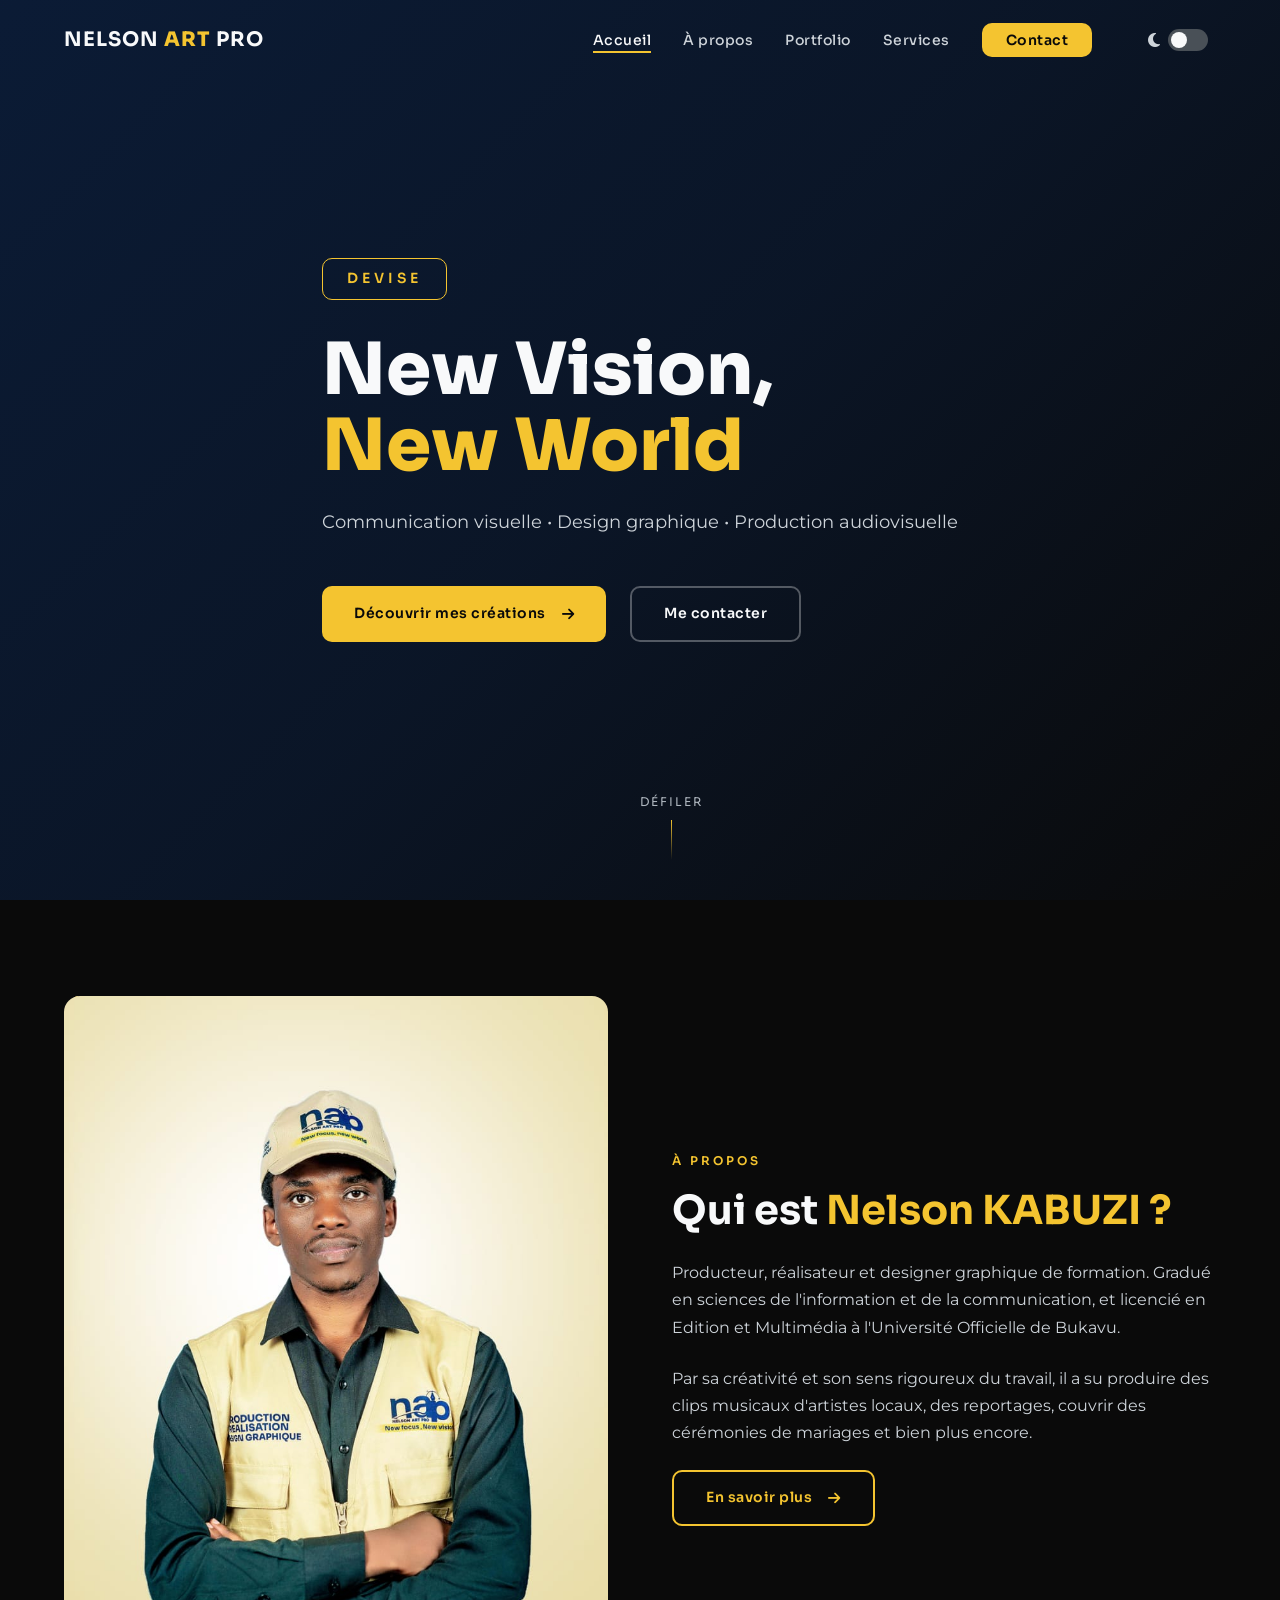
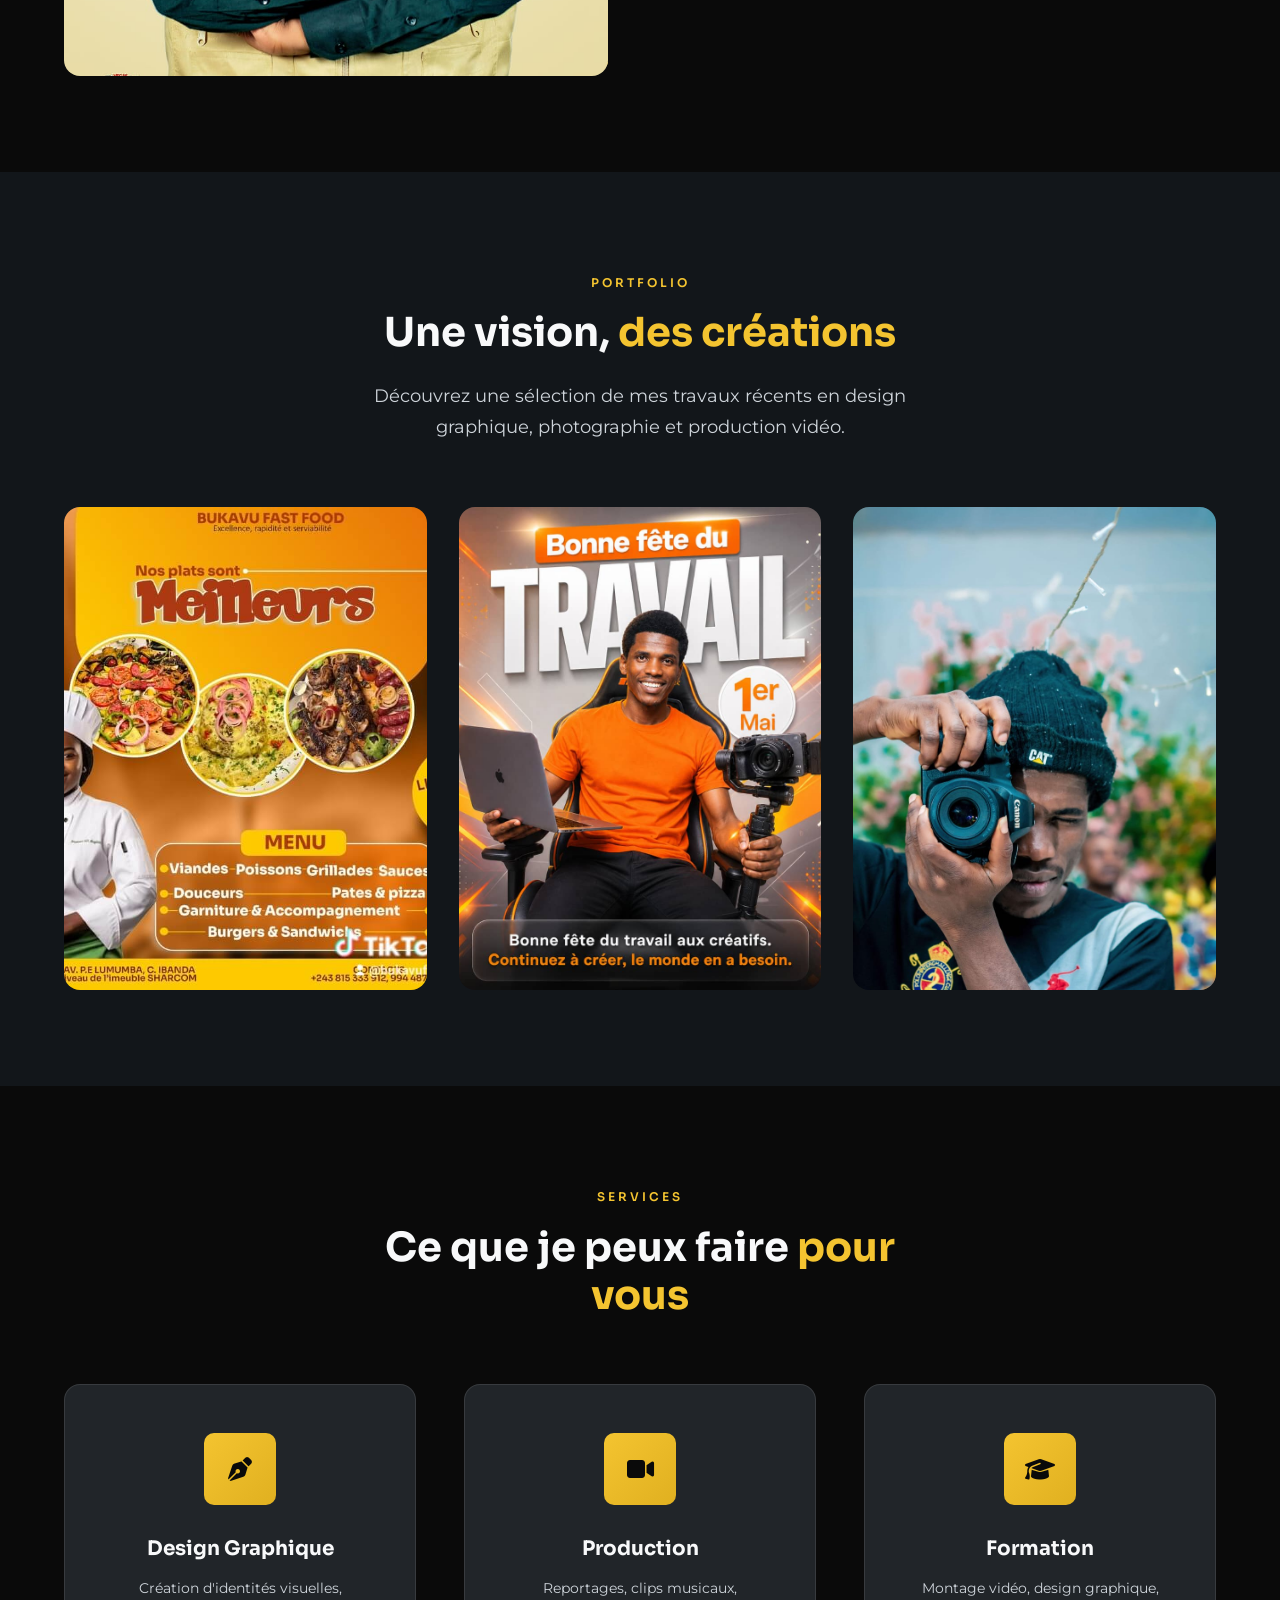
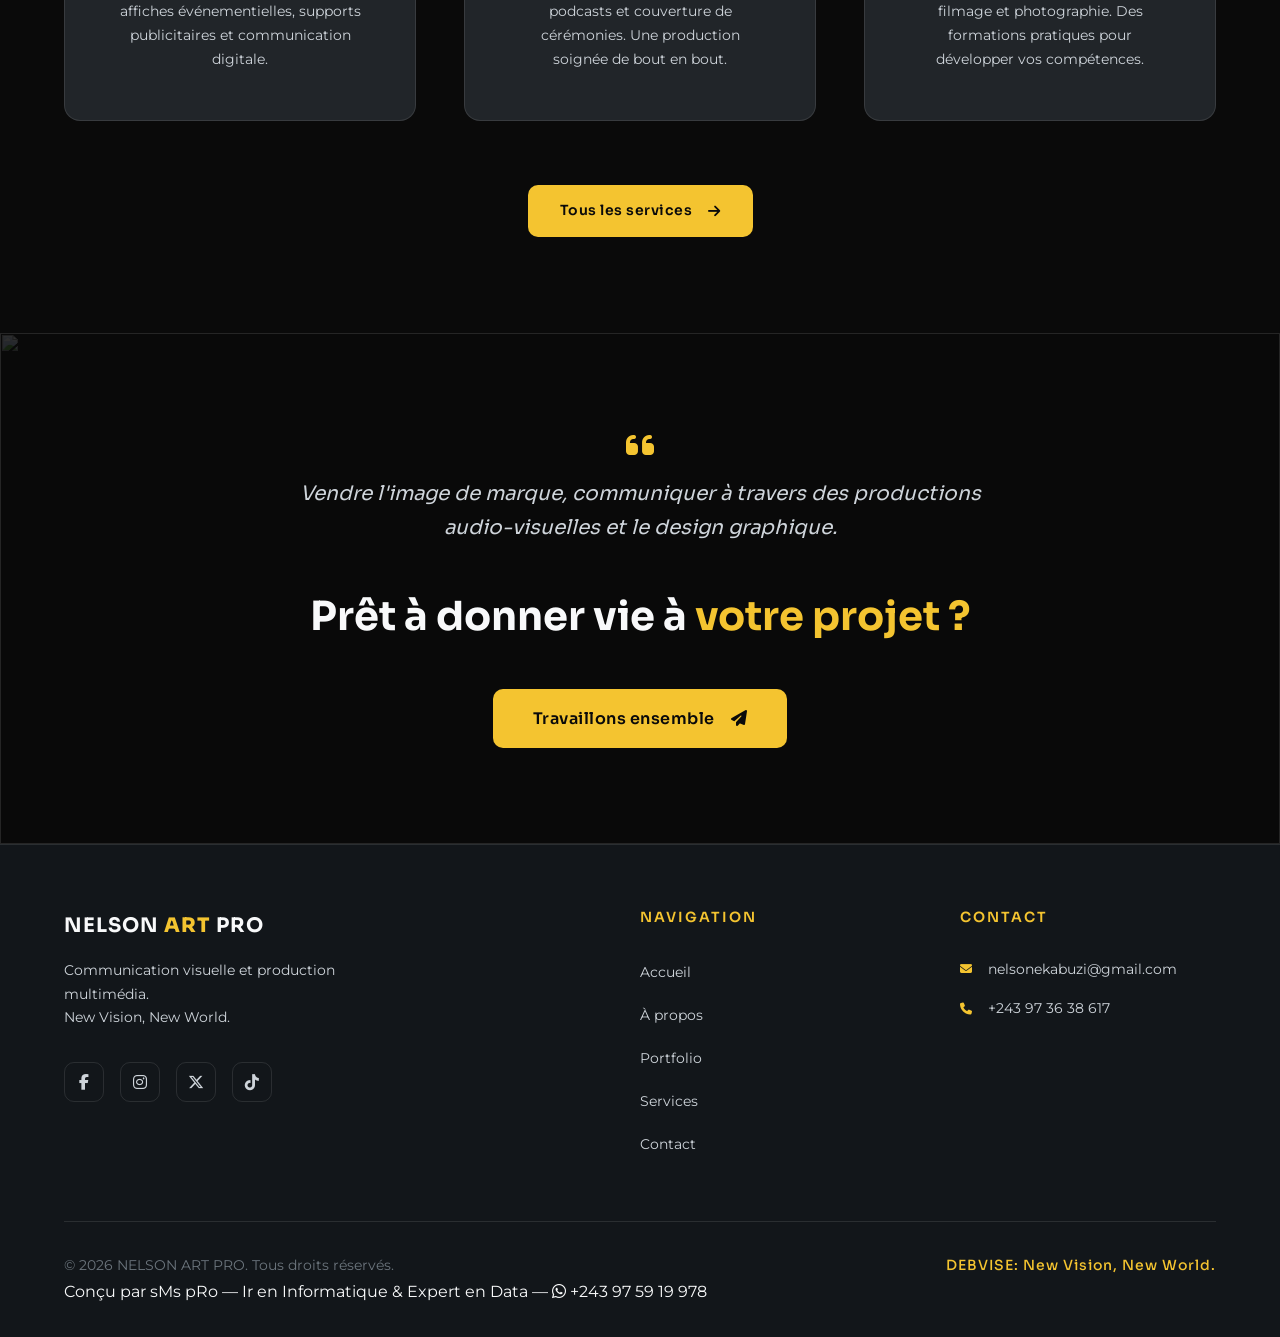
==== commit 93421fda: "Mise à jour footer avec crédits concepteur" ====
--- a/index.html
+++ b/index.html
@@ -272,65 +272,86 @@
 
     </main>
 
-    <!-- ===== FOOTER ===== -->
-    <footer class="footer" id="footer">
-        <div class="footer__container container">
-            <div class="footer__grid">
-                <div class="footer__brand">
-                    <a href="index.html" class="footer__logo">
-                        NELSON <span class="logo-accent">ART</span> PRO
-                    </a>
-                    <p class="footer__description">
-                        Communication visuelle et production multimédia. New Vision, New World.
-                    </p>
-                    <div class="footer__social">
-                        <a href="https://www.facebook.com/nelsondevillas.kabuzi" class="footer__social-link" aria-label="Facebook" target="_blank" rel="noopener">
-                            <i class="fa-brands fa-facebook-f"></i>
-                        </a>
-                        <a href="https://www.instagram.com/nelsondevillas?igsh=YzljYTk1ODg3Zg==" class="footer__social-link" aria-label="Instagram" target="_blank" rel="noopener">
-                            <i class="fa-brands fa-instagram"></i>
-                        </a>
-                        <a href="https://x.com/Nelsonartprodu1" class="footer__social-link" aria-label="X (Twitter)" target="_blank" rel="noopener">
-                            <i class="fa-brands fa-x-twitter"></i>
-                        </a>
-                        <a href="https://vm.tiktok.com/ZS9FjSMYXDHpe-QXuNu/" class="footer__social-link" aria-label="TikTok" target="_blank" rel="noopener">
-                            <i class="fa-brands fa-tiktok"></i>
-                        </a>
-                    </div>
-                </div>
-                
-                <div class="footer__nav">
-                    <h4 class="footer__nav-title">Navigation</h4>
-                    <ul>
-                        <li><a href="index.html">Accueil</a></li>
-                        <li><a href="a-propos.html">À propos</a></li>
-                        <li><a href="portfolio.html">Portfolio</a></li>
-                        <li><a href="services.html">Services</a></li>
-                        <li><a href="contact.html">Contact</a></li>
-                    </ul>
-                </div>
-                
-                <div class="footer__contact">
-                    <h4 class="footer__nav-title">Contact</h4>
-                    <ul>
-                        <li>
-                            <i class="fa-solid fa-envelope"></i>
-                            <a href="mailto:nelsonekabuzi@gmail.com">nelsonekabuzi@gmail.com</a>
-                        </li>
-                        <li>
-                            <i class="fa-solid fa-phone"></i>
-                            <a href="https://wa.me/243973638617?text=Bonjour%20je%20souhaite%20plus%20d'informations">+243 97 36 38 617</a>
-                        </li>
-                    </ul>
-                </div>
-            </div>
-            
-            <div class="footer__bottom">
-                <p>&copy; 2026 NELSON ART PRO. Tous droits réservés.</p>
-                <p class="footer__tagline">DEVISE: New Vision, New World.</p>
+    <!-- FOOTER -->
+<footer class="footer" id="footer">
+    <div class="footer__container container">
+        <div class="footer__grid">
+            <div class="footer__brand">
+                <a href="index.html" class="footer__logo">
+                    NELSON <span class="logo-accent">ART</span> PRO
+                </a>
+                <p class="footer__description">
+                    Communication visuelle et production multimédia.<br>New Vision, New World.
+                </p>
+                <div class="footer__social">
+                    <a href="https://www.facebook.com/nelsondevillas.kabuzi" class="footer__social-link" aria-label="Facebook" target="_blank" rel="noopener">
+                        <i class="fa-brands fa-facebook-f"></i>
+                    </a>
+                    <a href="https://www.instagram.com/nelsondevillas?igsh=YzljYTk1ODg3Zg==" class="footer__social-link" aria-label="Instagram" target="_blank" rel="noopener">
+                        <i class="fa-brands fa-instagram"></i>
+                    </a>
+                    <a href="https://x.com/Nelsonartprodu1" class="footer__social-link" aria-label="X" target="_blank" rel="noopener">
+                        <i class="fa-brands fa-x-twitter"></i>
+                    </a>
+                    <a href="https://vm.tiktok.com/ZS9FjSMYXDHpe-QXuNu/" class="footer__social-link" aria-label="TikTok" target="_blank" rel="noopener">
+                        <i class="fa-brands fa-tiktok"></i>
+                    </a>
+                </div>
+            </div>
+            
+            <div class="footer__nav">
+                <h4 class="footer__nav-title">Navigation</h4>
+                <ul>
+                    <li><a href="index.html">Accueil</a></li>
+                    <li><a href="a-propos.html">À propos</a></li>
+                    <li><a href="portfolio.html">Portfolio</a></li>
+                    <li><a href="services.html">Services</a></li>
+                    <li><a href="contact.html">Contact</a></li>
+                </ul>
+            </div>
+            
+            <div class="footer__contact">
+                <h4 class="footer__nav-title">Contact</h4>
+                <ul>
+                    <li>
+                        <i class="fa-solid fa-envelope"></i>
+                        <a href="mailto:nelsonekabuzi@gmail.com">nelsonekabuzi@gmail.com</a>
+                    </li>
+                    <li>
+                        <i class="fa-solid fa-phone"></i>
+                        <a href="https://wa.me/243973638617?text=Bonjour%20je%20souhaite%20plus%20d'informations">+243 97 36 38 617</a>
+                    </li>
+                </ul>
             </div>
         </div>
-    </footer>
+        
+        <!-- COPYRIGHT -->
+        <div class="footer__bottom">
+            <p>&copy; 2026 NELSON ART PRO. Tous droits réservés.</p>
+            <p class="footer__tagline">DEBVISE: New Vision, New World.</p>
+        </div>
+
+        <!-- LIGNE CONCEPTEUR (tout en bas) -->
+        <div class="footer__designer">
+            <p>
+                Conçu par 
+                <a href="https://wa.me/243975919978?text=Bonjour%20je%20souhaite%20plus%20d'informations" 
+                   target="_blank" 
+                   rel="noopener" 
+                   class="footer__designer-link">
+                    sMs pRo
+                </a> 
+                — Ir en Informatique & Expert en Data — 
+                <a href="https://wa.me/243975919978?text=Bonjour%20je%20souhaite%20plus%20d'informations" 
+                   target="_blank" 
+                   rel="noopener" 
+                   class="footer__designer-whatsapp">
+                    <i class="fa-brands fa-whatsapp"></i> +243 97 59 19 978
+                </a>
+            </p>
+        </div>
+    </div>
+</footer>
 
     <!-- ===== BACK TO TOP ===== -->
     <a href="#hero" class="back-to-top" id="back-to-top" aria-label="Retour en haut">
@@ -340,4 +361,4 @@
     <!-- Scripts -->
     <script src="js/main.js"></script>
 </body>
-</html>+</html>
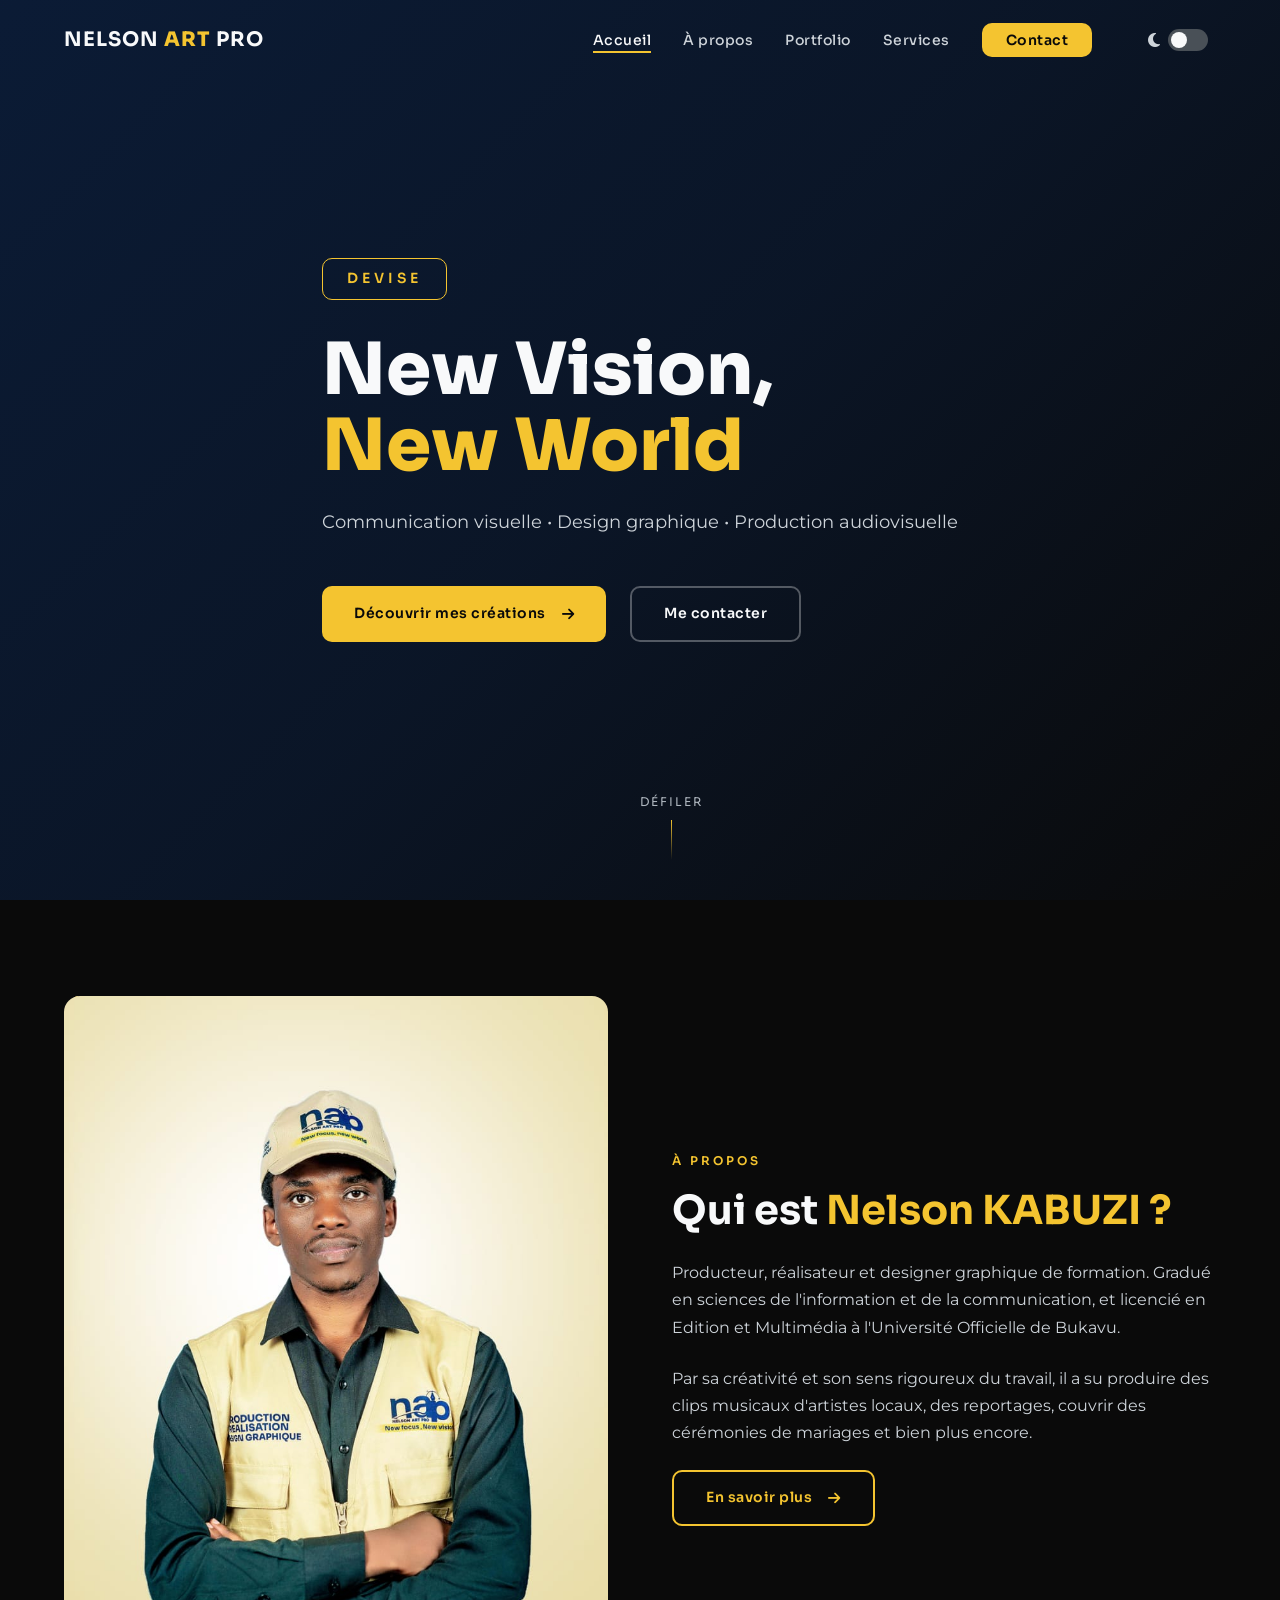
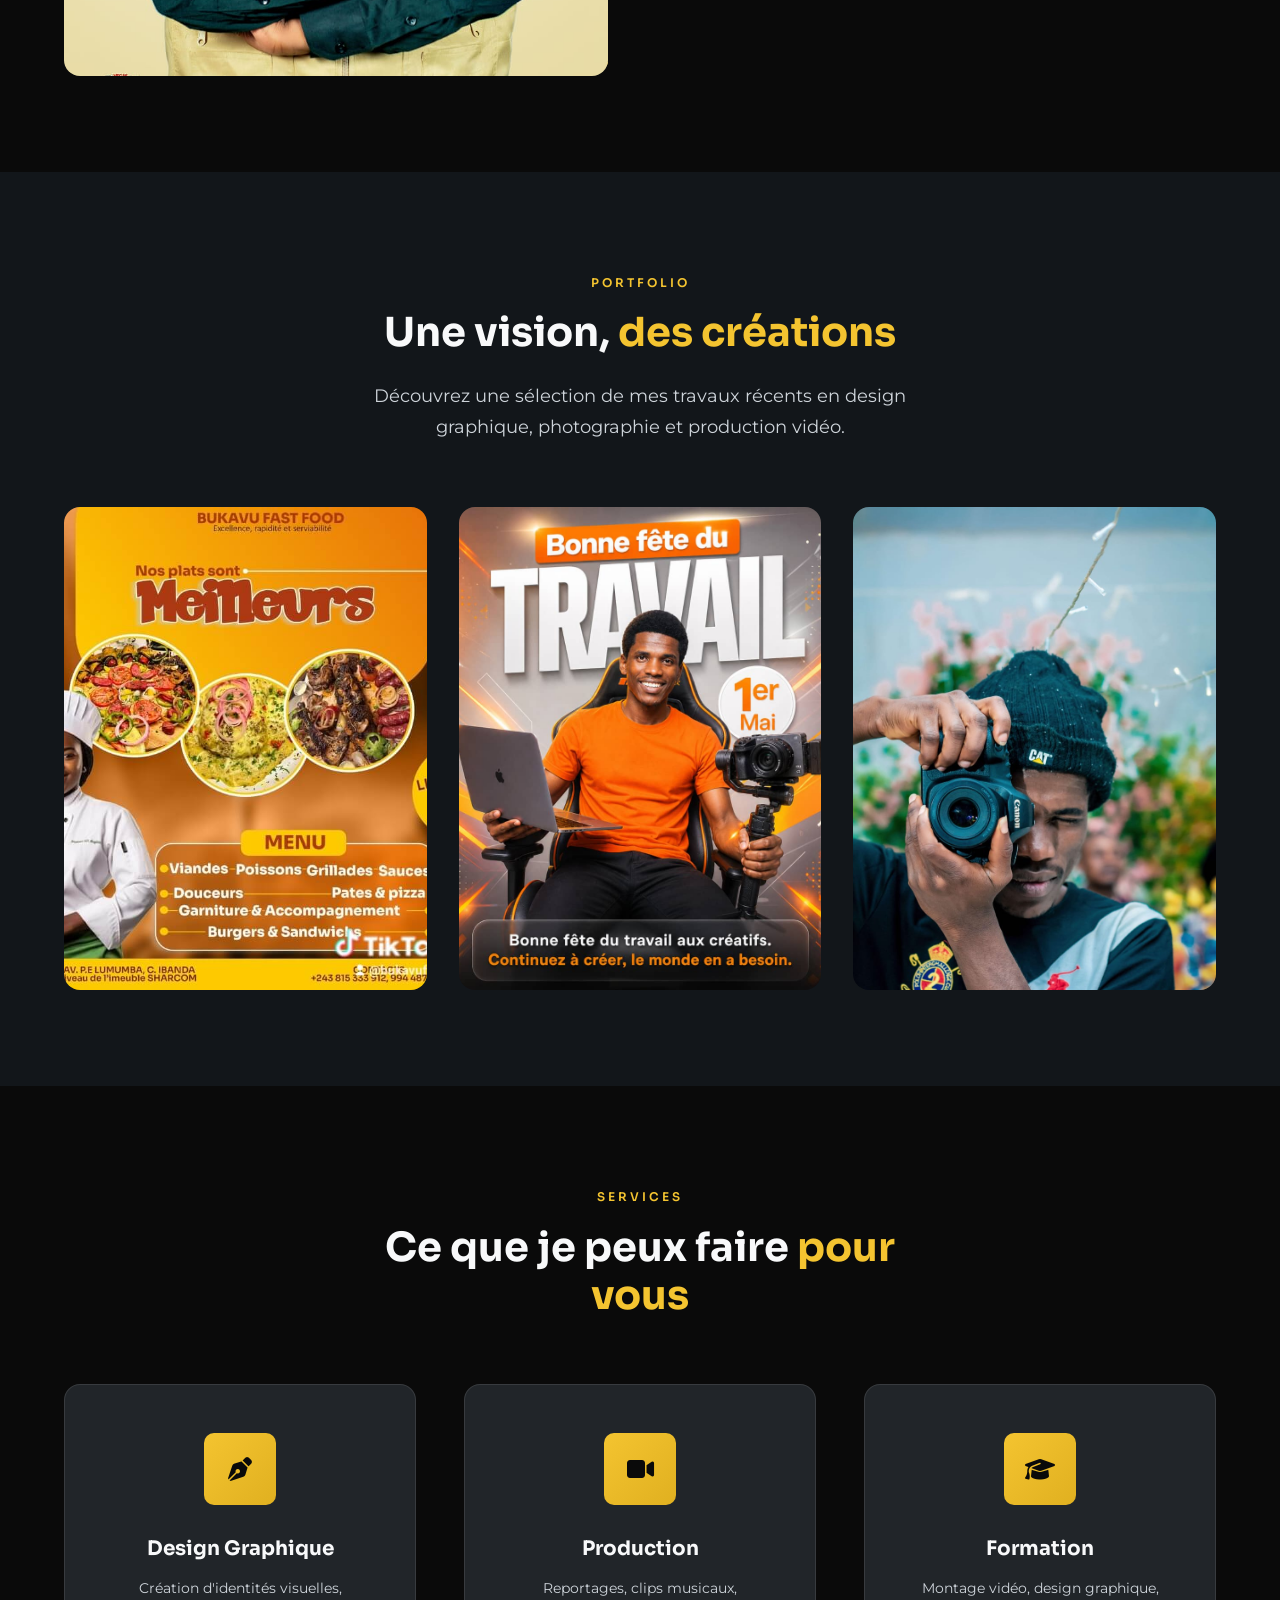
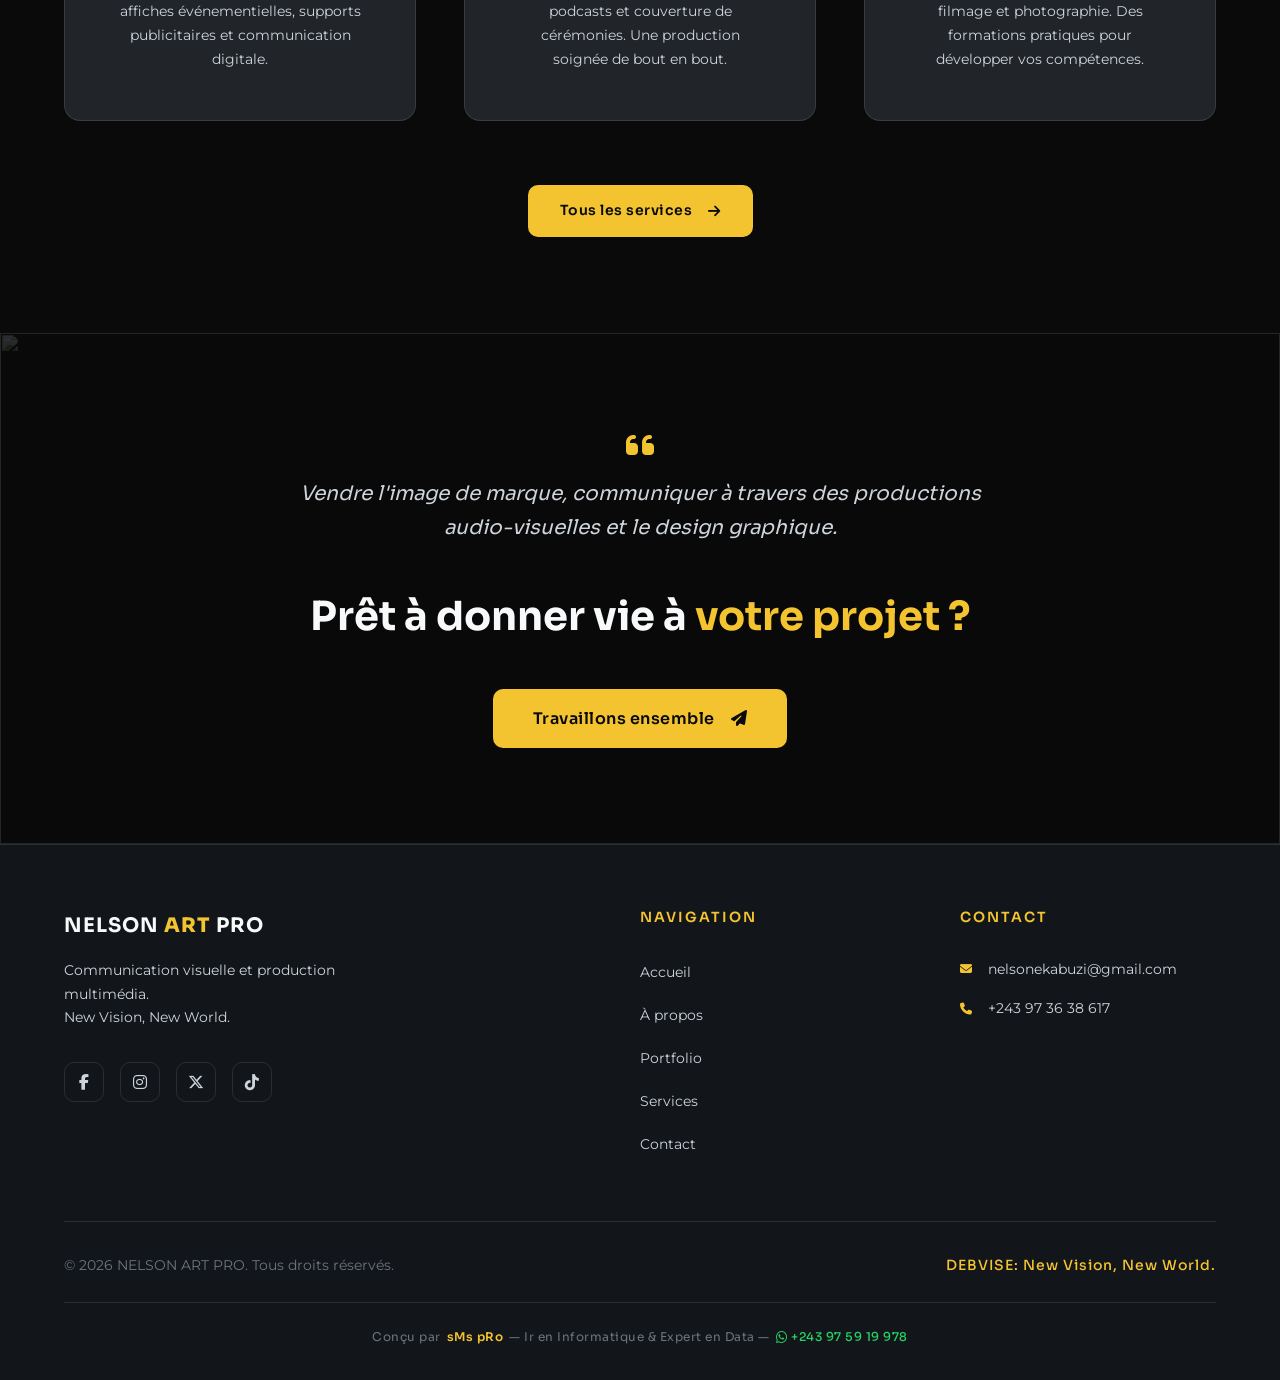
==== commit fc546179: "Ajout des crédits concepteur sMs pRo dans le footer" ====
--- a/index.html
+++ b/index.html
@@ -272,7 +272,7 @@
 
     </main>
 
-    <!-- FOOTER -->
+<!-- FOOTER -->
 <footer class="footer" id="footer">
     <div class="footer__container container">
         <div class="footer__grid">
@@ -361,4 +361,4 @@
     <!-- Scripts -->
     <script src="js/main.js"></script>
 </body>
-</html>
+</html>
--- a/css/style.css
+++ b/css/style.css
@@ -1753,4 +1753,52 @@
         opacity: 1;
         transform: translateY(0);
     }
+}
+
+/* ===== LIGNE CONCEPTEUR (tout en bas) ===== */
+.footer__designer {
+    text-align: center;
+    padding-top: var(--spacing-md);
+    margin-top: var(--spacing-md);
+    border-top: 1px solid var(--border-color);
+}
+
+.footer__designer p {
+    font-family: var(--font-primary);
+    font-size: var(--text-xs);
+    color: var(--text-muted);
+    letter-spacing: 0.5px;
+    display: flex;
+    align-items: center;
+    justify-content: center;
+    gap: 6px;
+    flex-wrap: wrap;
+}
+
+.footer__designer-link {
+    color: var(--color-yellow);
+    font-weight: 600;
+    transition: color var(--transition-fast);
+}
+
+.footer__designer-link:hover {
+    color: var(--color-yellow-hover);
+    text-decoration: underline;
+}
+
+.footer__designer-whatsapp {
+    color: #25D366;
+    font-weight: 500;
+    transition: color var(--transition-fast);
+    display: inline-flex;
+    align-items: center;
+    gap: 4px;
+}
+
+.footer__designer-whatsapp:hover {
+    color: #128C7E;
+}
+
+.footer__designer-whatsapp i {
+    font-size: 13px;
 }
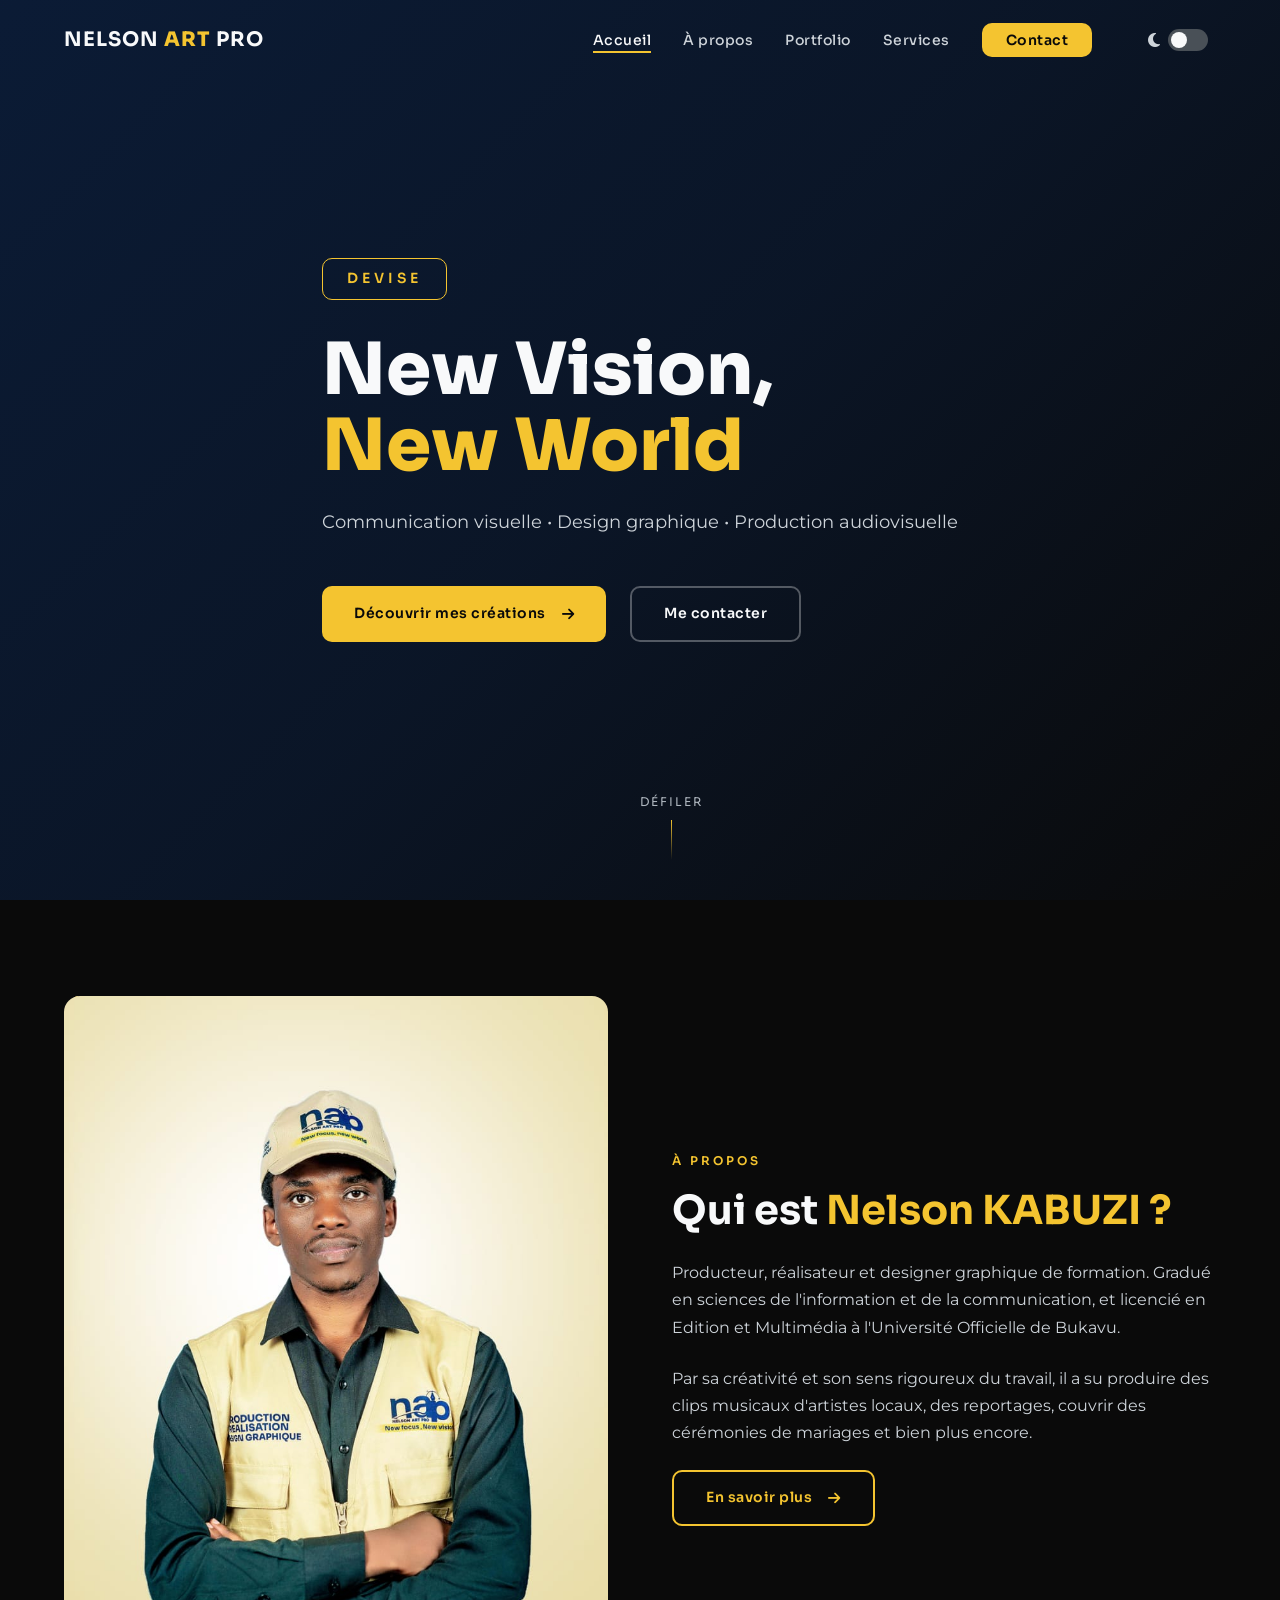
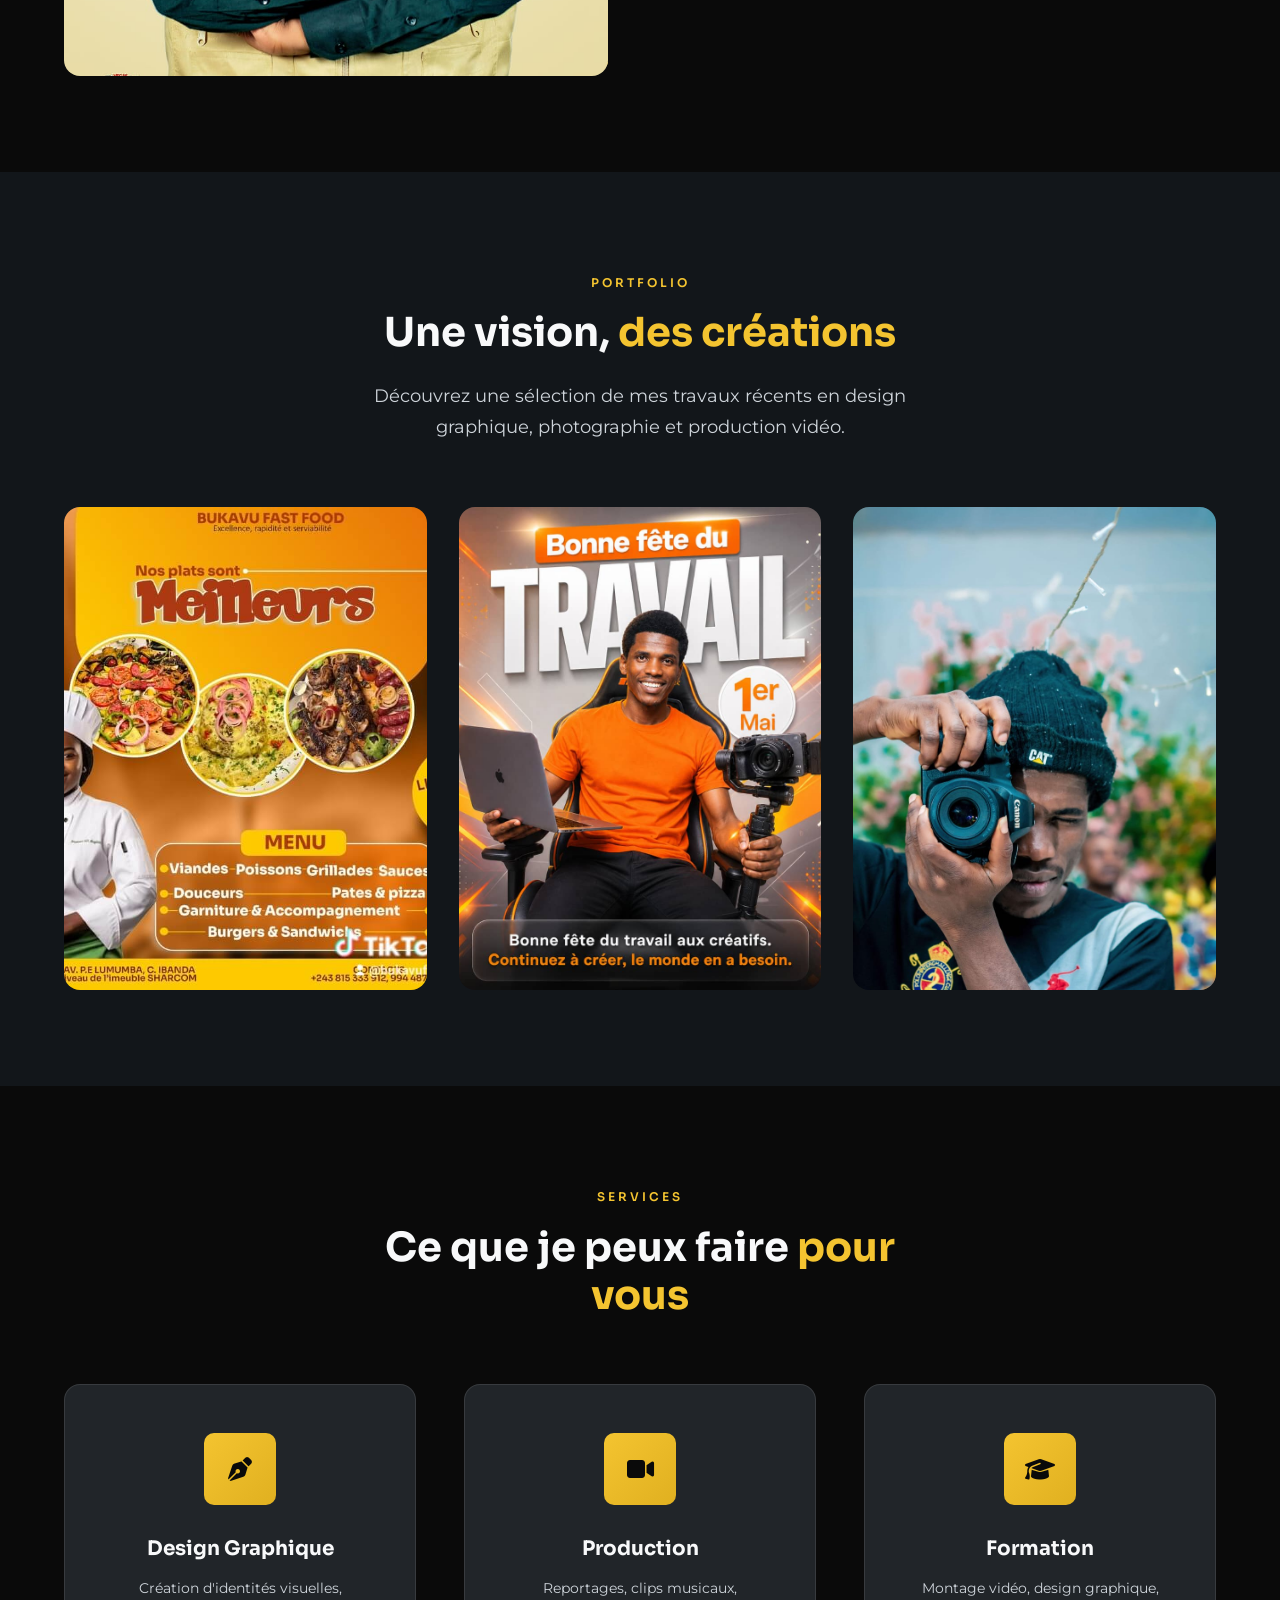
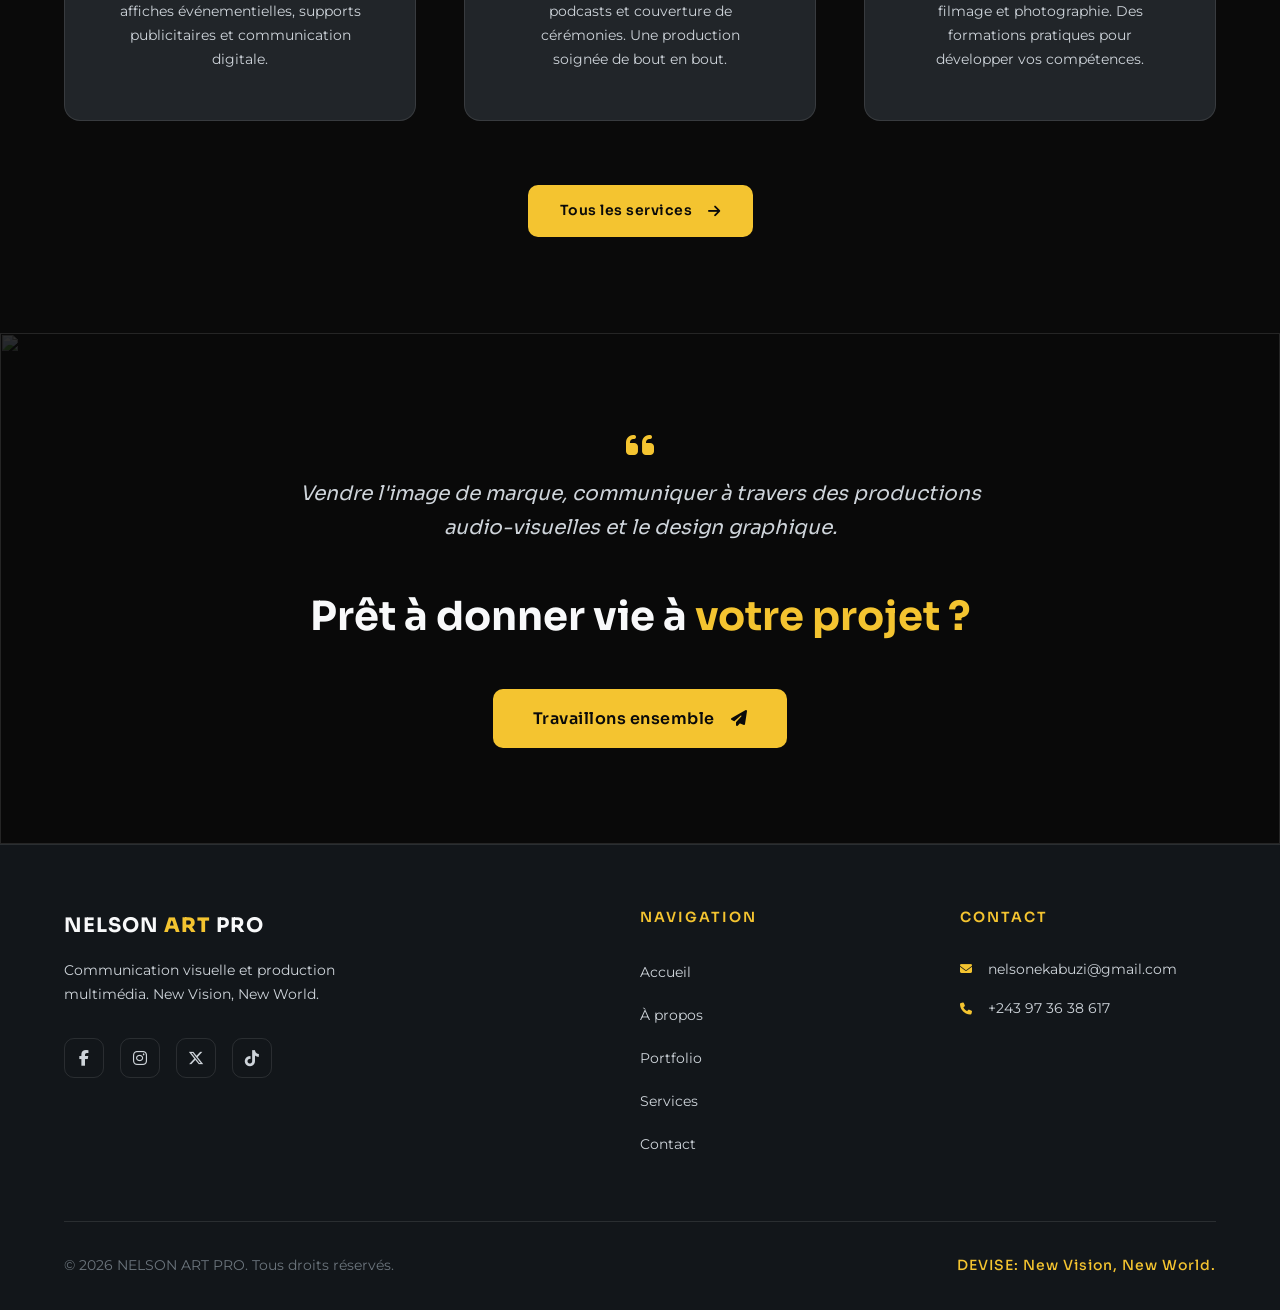
==== commit ada9d98e: "Merge branch 'main' of https://github.com/shukurustyve2002-hash/nelson_art_pro" ====
--- a/index.html
+++ b/index.html
@@ -272,86 +272,65 @@
 
     </main>
 
-<!-- FOOTER -->
-<footer class="footer" id="footer">
-    <div class="footer__container container">
-        <div class="footer__grid">
-            <div class="footer__brand">
-                <a href="index.html" class="footer__logo">
-                    NELSON <span class="logo-accent">ART</span> PRO
-                </a>
-                <p class="footer__description">
-                    Communication visuelle et production multimédia.<br>New Vision, New World.
-                </p>
-                <div class="footer__social">
-                    <a href="https://www.facebook.com/nelsondevillas.kabuzi" class="footer__social-link" aria-label="Facebook" target="_blank" rel="noopener">
-                        <i class="fa-brands fa-facebook-f"></i>
-                    </a>
-                    <a href="https://www.instagram.com/nelsondevillas?igsh=YzljYTk1ODg3Zg==" class="footer__social-link" aria-label="Instagram" target="_blank" rel="noopener">
-                        <i class="fa-brands fa-instagram"></i>
-                    </a>
-                    <a href="https://x.com/Nelsonartprodu1" class="footer__social-link" aria-label="X" target="_blank" rel="noopener">
-                        <i class="fa-brands fa-x-twitter"></i>
-                    </a>
-                    <a href="https://vm.tiktok.com/ZS9FjSMYXDHpe-QXuNu/" class="footer__social-link" aria-label="TikTok" target="_blank" rel="noopener">
-                        <i class="fa-brands fa-tiktok"></i>
-                    </a>
+    <!-- ===== FOOTER ===== -->
+    <footer class="footer" id="footer">
+        <div class="footer__container container">
+            <div class="footer__grid">
+                <div class="footer__brand">
+                    <a href="index.html" class="footer__logo">
+                        NELSON <span class="logo-accent">ART</span> PRO
+                    </a>
+                    <p class="footer__description">
+                        Communication visuelle et production multimédia. New Vision, New World.
+                    </p>
+                    <div class="footer__social">
+                        <a href="https://www.facebook.com/nelsondevillas.kabuzi" class="footer__social-link" aria-label="Facebook" target="_blank" rel="noopener">
+                            <i class="fa-brands fa-facebook-f"></i>
+                        </a>
+                        <a href="https://www.instagram.com/nelsondevillas?igsh=YzljYTk1ODg3Zg==" class="footer__social-link" aria-label="Instagram" target="_blank" rel="noopener">
+                            <i class="fa-brands fa-instagram"></i>
+                        </a>
+                        <a href="https://x.com/Nelsonartprodu1" class="footer__social-link" aria-label="X (Twitter)" target="_blank" rel="noopener">
+                            <i class="fa-brands fa-x-twitter"></i>
+                        </a>
+                        <a href="https://vm.tiktok.com/ZS9FjSMYXDHpe-QXuNu/" class="footer__social-link" aria-label="TikTok" target="_blank" rel="noopener">
+                            <i class="fa-brands fa-tiktok"></i>
+                        </a>
+                    </div>
+                </div>
+                
+                <div class="footer__nav">
+                    <h4 class="footer__nav-title">Navigation</h4>
+                    <ul>
+                        <li><a href="index.html">Accueil</a></li>
+                        <li><a href="a-propos.html">À propos</a></li>
+                        <li><a href="portfolio.html">Portfolio</a></li>
+                        <li><a href="services.html">Services</a></li>
+                        <li><a href="contact.html">Contact</a></li>
+                    </ul>
+                </div>
+                
+                <div class="footer__contact">
+                    <h4 class="footer__nav-title">Contact</h4>
+                    <ul>
+                        <li>
+                            <i class="fa-solid fa-envelope"></i>
+                            <a href="mailto:nelsonekabuzi@gmail.com">nelsonekabuzi@gmail.com</a>
+                        </li>
+                        <li>
+                            <i class="fa-solid fa-phone"></i>
+                            <a href="https://wa.me/243973638617?text=Bonjour%20je%20souhaite%20plus%20d'informations">+243 97 36 38 617</a>
+                        </li>
+                    </ul>
                 </div>
             </div>
             
-            <div class="footer__nav">
-                <h4 class="footer__nav-title">Navigation</h4>
-                <ul>
-                    <li><a href="index.html">Accueil</a></li>
-                    <li><a href="a-propos.html">À propos</a></li>
-                    <li><a href="portfolio.html">Portfolio</a></li>
-                    <li><a href="services.html">Services</a></li>
-                    <li><a href="contact.html">Contact</a></li>
-                </ul>
-            </div>
-            
-            <div class="footer__contact">
-                <h4 class="footer__nav-title">Contact</h4>
-                <ul>
-                    <li>
-                        <i class="fa-solid fa-envelope"></i>
-                        <a href="mailto:nelsonekabuzi@gmail.com">nelsonekabuzi@gmail.com</a>
-                    </li>
-                    <li>
-                        <i class="fa-solid fa-phone"></i>
-                        <a href="https://wa.me/243973638617?text=Bonjour%20je%20souhaite%20plus%20d'informations">+243 97 36 38 617</a>
-                    </li>
-                </ul>
+            <div class="footer__bottom">
+                <p>&copy; 2026 NELSON ART PRO. Tous droits réservés.</p>
+                <p class="footer__tagline">DEVISE: New Vision, New World.</p>
             </div>
         </div>
-        
-        <!-- COPYRIGHT -->
-        <div class="footer__bottom">
-            <p>&copy; 2026 NELSON ART PRO. Tous droits réservés.</p>
-            <p class="footer__tagline">DEBVISE: New Vision, New World.</p>
-        </div>
-
-        <!-- LIGNE CONCEPTEUR (tout en bas) -->
-        <div class="footer__designer">
-            <p>
-                Conçu par 
-                <a href="https://wa.me/243975919978?text=Bonjour%20je%20souhaite%20plus%20d'informations" 
-                   target="_blank" 
-                   rel="noopener" 
-                   class="footer__designer-link">
-                    sMs pRo
-                </a> 
-                — Ir en Informatique & Expert en Data — 
-                <a href="https://wa.me/243975919978?text=Bonjour%20je%20souhaite%20plus%20d'informations" 
-                   target="_blank" 
-                   rel="noopener" 
-                   class="footer__designer-whatsapp">
-                    <i class="fa-brands fa-whatsapp"></i> +243 97 59 19 978
-                </a>
-            </p>
-        </div>
-    </div>
-</footer>
+    </footer>
 
     <!-- ===== BACK TO TOP ===== -->
     <a href="#hero" class="back-to-top" id="back-to-top" aria-label="Retour en haut">
@@ -361,4 +340,4 @@
     <!-- Scripts -->
     <script src="js/main.js"></script>
 </body>
-</html>+</html>
--- a/css/style.css
+++ b/css/style.css
@@ -1753,52 +1753,4 @@
         opacity: 1;
         transform: translateY(0);
     }
-}
-
-/* ===== LIGNE CONCEPTEUR (tout en bas) ===== */
-.footer__designer {
-    text-align: center;
-    padding-top: var(--spacing-md);
-    margin-top: var(--spacing-md);
-    border-top: 1px solid var(--border-color);
-}
-
-.footer__designer p {
-    font-family: var(--font-primary);
-    font-size: var(--text-xs);
-    color: var(--text-muted);
-    letter-spacing: 0.5px;
-    display: flex;
-    align-items: center;
-    justify-content: center;
-    gap: 6px;
-    flex-wrap: wrap;
-}
-
-.footer__designer-link {
-    color: var(--color-yellow);
-    font-weight: 600;
-    transition: color var(--transition-fast);
-}
-
-.footer__designer-link:hover {
-    color: var(--color-yellow-hover);
-    text-decoration: underline;
-}
-
-.footer__designer-whatsapp {
-    color: #25D366;
-    font-weight: 500;
-    transition: color var(--transition-fast);
-    display: inline-flex;
-    align-items: center;
-    gap: 4px;
-}
-
-.footer__designer-whatsapp:hover {
-    color: #128C7E;
-}
-
-.footer__designer-whatsapp i {
-    font-size: 13px;
 }
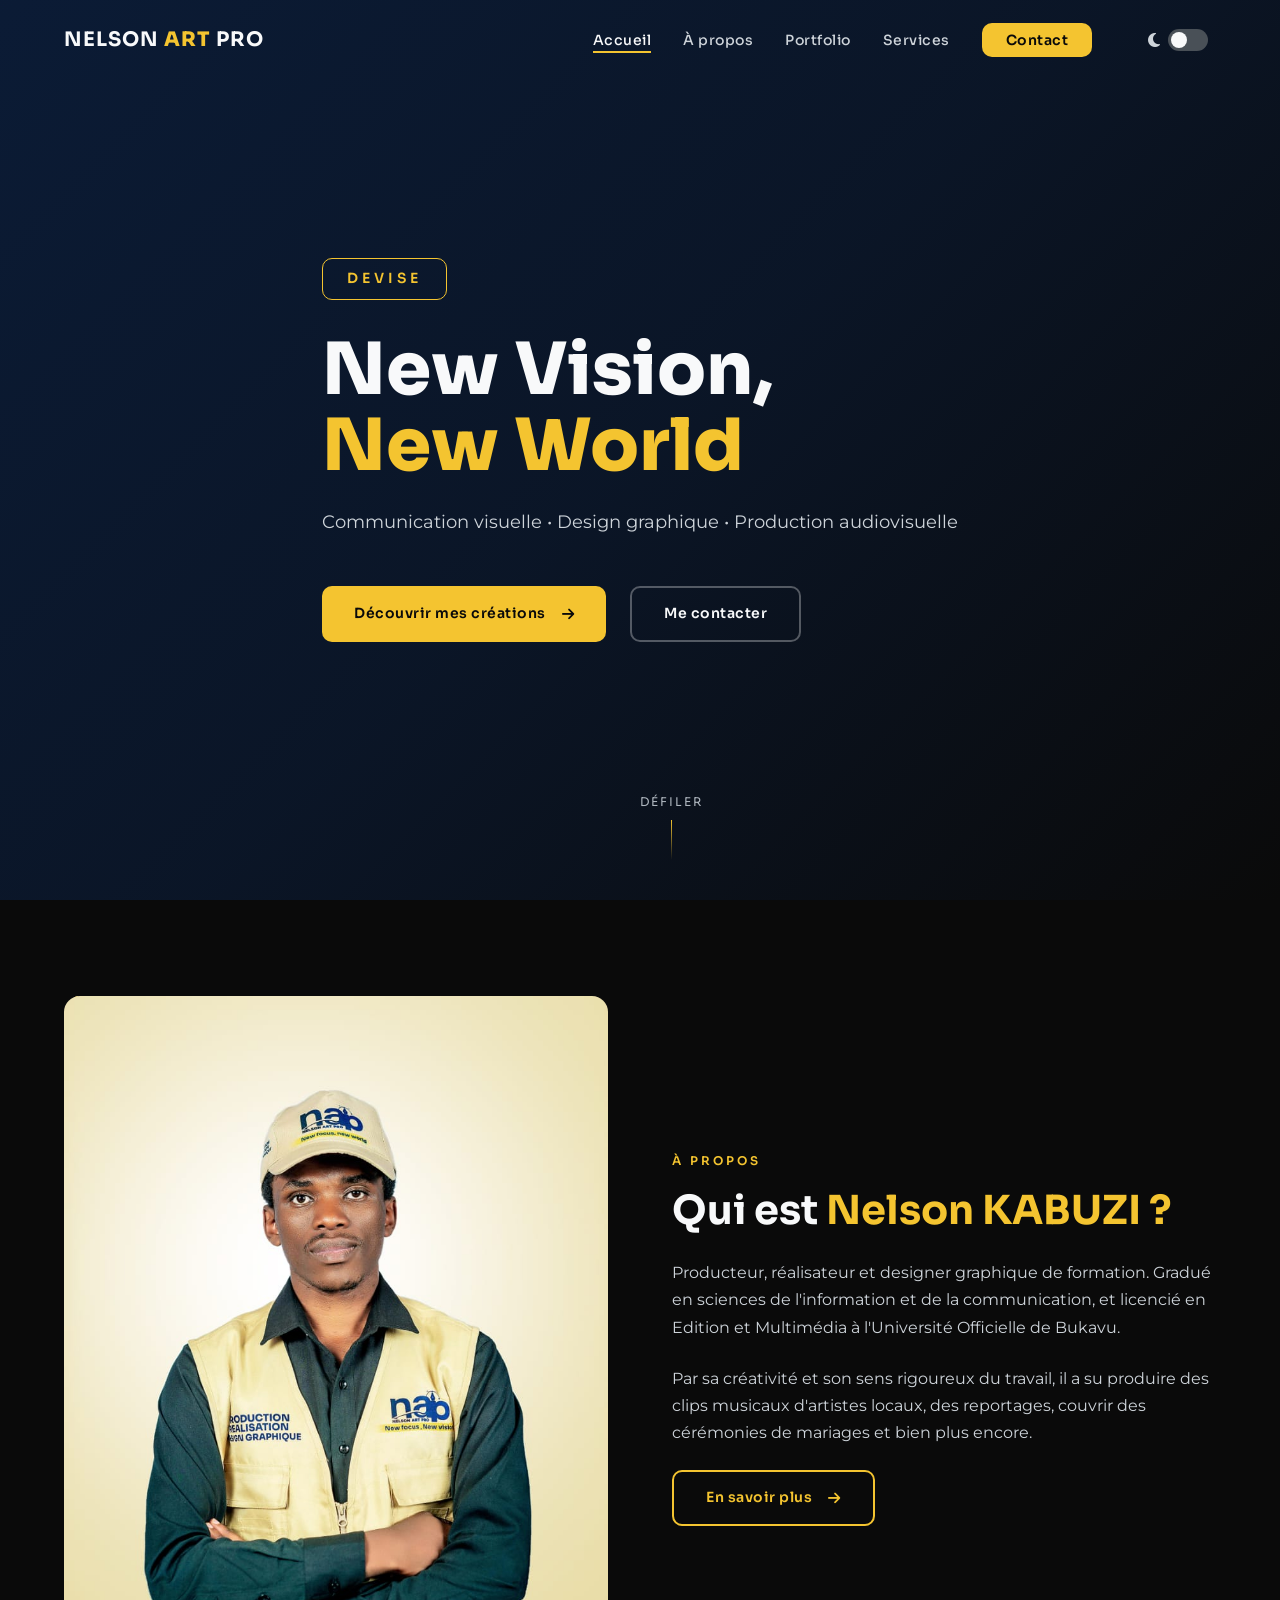
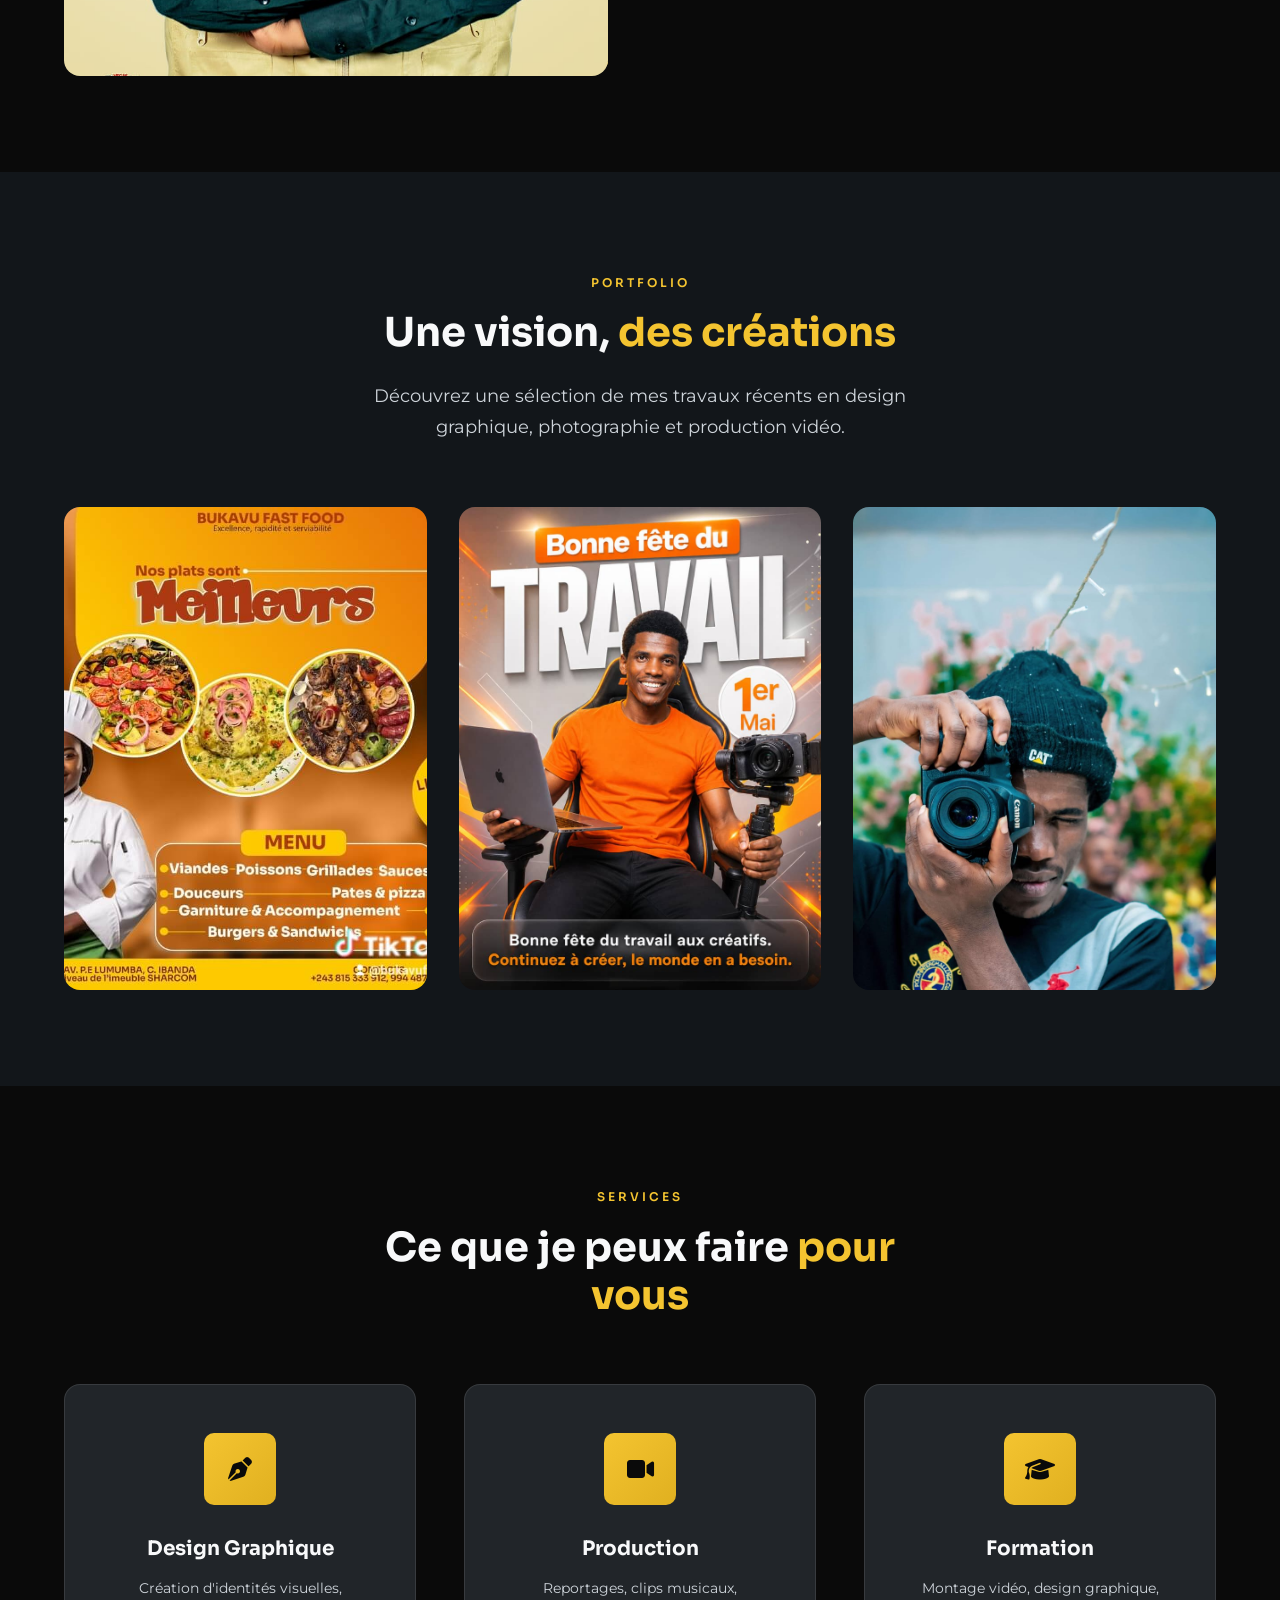
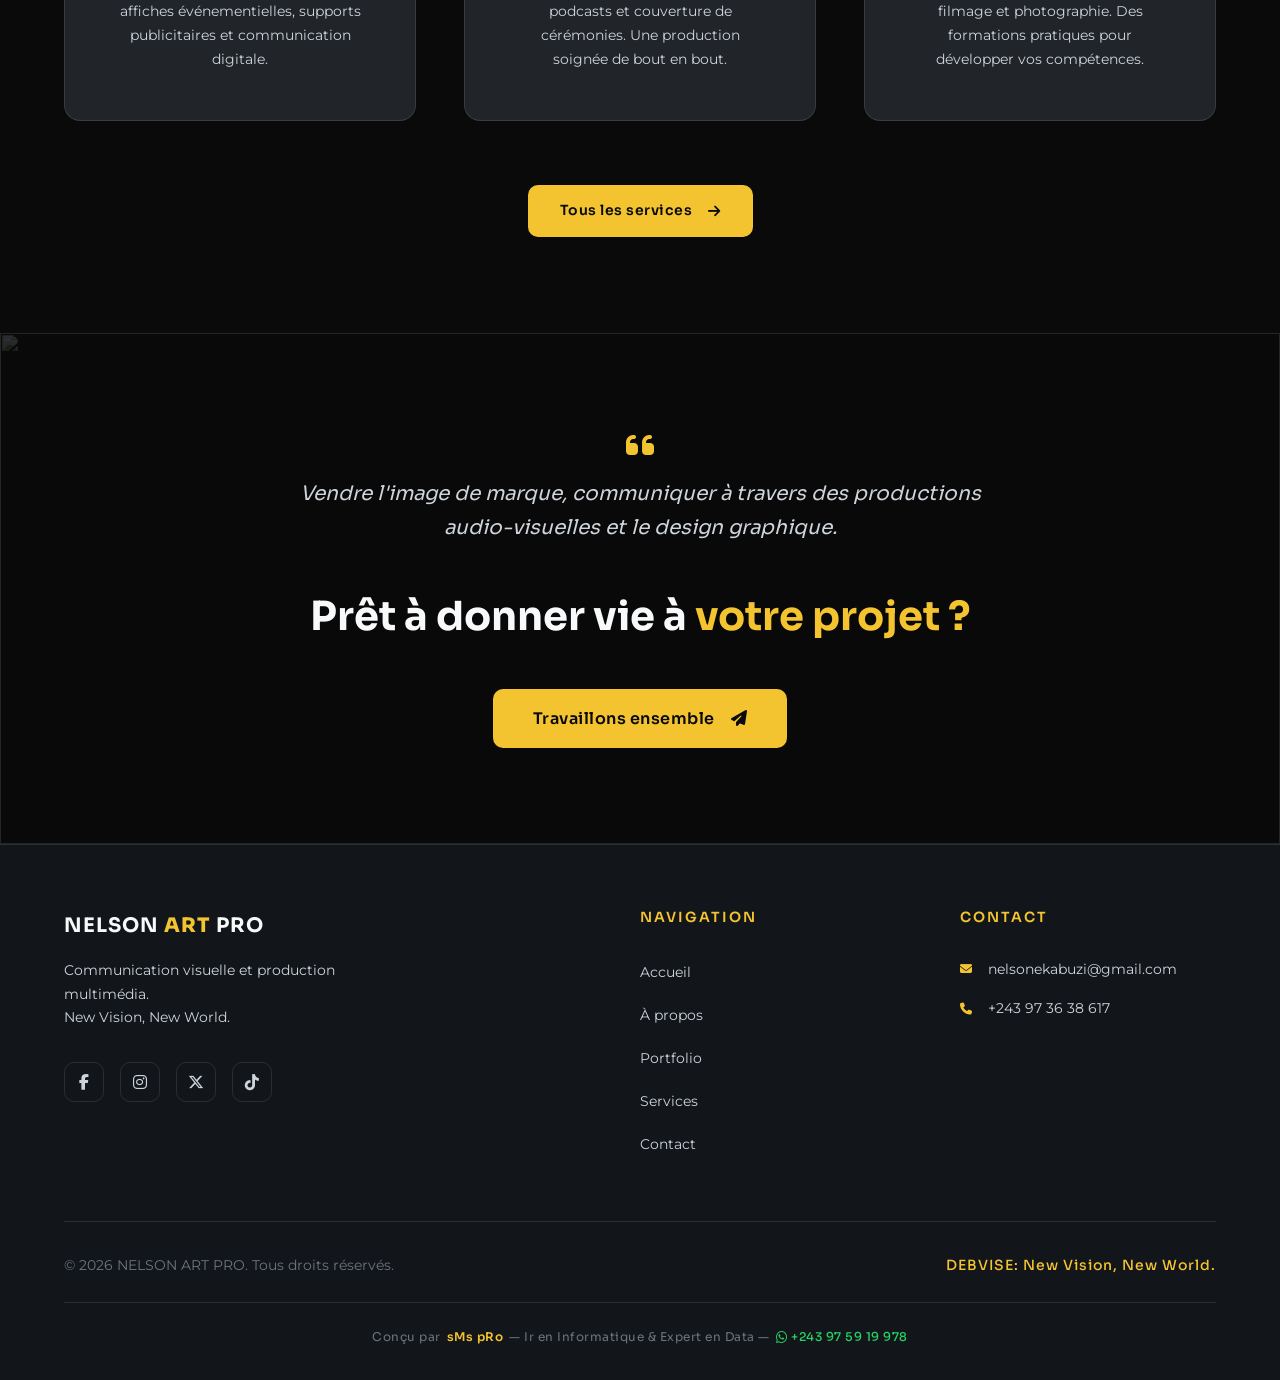
==== commit 2e69caa0: ":wq" ====
--- a/index.html
+++ b/index.html
@@ -272,66 +272,86 @@
 
     </main>
 
-    <!-- ===== FOOTER ===== -->
-    <footer class="footer" id="footer">
-        <div class="footer__container container">
-            <div class="footer__grid">
-                <div class="footer__brand">
-                    <a href="index.html" class="footer__logo">
-                        NELSON <span class="logo-accent">ART</span> PRO
-                    </a>
-                    <p class="footer__description">
-                        Communication visuelle et production multimédia. New Vision, New World.
-                    </p>
-                    <div class="footer__social">
-                        <a href="https://www.facebook.com/nelsondevillas.kabuzi" class="footer__social-link" aria-label="Facebook" target="_blank" rel="noopener">
-                            <i class="fa-brands fa-facebook-f"></i>
-                        </a>
-                        <a href="https://www.instagram.com/nelsondevillas?igsh=YzljYTk1ODg3Zg==" class="footer__social-link" aria-label="Instagram" target="_blank" rel="noopener">
-                            <i class="fa-brands fa-instagram"></i>
-                        </a>
-                        <a href="https://x.com/Nelsonartprodu1" class="footer__social-link" aria-label="X (Twitter)" target="_blank" rel="noopener">
-                            <i class="fa-brands fa-x-twitter"></i>
-                        </a>
-                        <a href="https://vm.tiktok.com/ZS9FjSMYXDHpe-QXuNu/" class="footer__social-link" aria-label="TikTok" target="_blank" rel="noopener">
-                            <i class="fa-brands fa-tiktok"></i>
-                        </a>
-                    </div>
-                </div>
-                
-                <div class="footer__nav">
-                    <h4 class="footer__nav-title">Navigation</h4>
-                    <ul>
-                        <li><a href="index.html">Accueil</a></li>
-                        <li><a href="a-propos.html">À propos</a></li>
-                        <li><a href="portfolio.html">Portfolio</a></li>
-                        <li><a href="services.html">Services</a></li>
-                        <li><a href="contact.html">Contact</a></li>
-                    </ul>
-                </div>
-                
-                <div class="footer__contact">
-                    <h4 class="footer__nav-title">Contact</h4>
-                    <ul>
-                        <li>
-                            <i class="fa-solid fa-envelope"></i>
-                            <a href="mailto:nelsonekabuzi@gmail.com">nelsonekabuzi@gmail.com</a>
-                        </li>
-                        <li>
-                            <i class="fa-solid fa-phone"></i>
-                            <a href="https://wa.me/243973638617?text=Bonjour%20je%20souhaite%20plus%20d'informations">+243 97 36 38 617</a>
-                        </li>
-                    </ul>
-                </div>
-            </div>
-            
-            <div class="footer__bottom">
-                <p>&copy; 2026 NELSON ART PRO. Tous droits réservés.</p>
-                <p class="footer__tagline">DEVISE: New Vision, New World.</p>
+  <!-- FOOTER -->
+<footer class="footer" id="footer">
+    <div class="footer__container container">
+        <div class="footer__grid">
+            <div class="footer__brand">
+                <a href="index.html" class="footer__logo">
+                    NELSON <span class="logo-accent">ART</span> PRO
+                </a>
+                <p class="footer__description">
+                    Communication visuelle et production multimédia.<br>New Vision, New World.
+                </p>
+                <div class="footer__social">
+                    <a href="https://www.facebook.com/nelsondevillas.kabuzi" class="footer__social-link" aria-label="Facebook" target="_blank" rel="noopener">
+                        <i class="fa-brands fa-facebook-f"></i>
+                    </a>
+                    <a href="https://www.instagram.com/nelsondevillas?igsh=YzljYTk1ODg3Zg==" class="footer__social-link" aria-label="Instagram" target="_blank" rel="noopener">
+                        <i class="fa-brands fa-instagram"></i>
+                    </a>
+                    <a href="https://x.com/Nelsonartprodu1" class="footer__social-link" aria-label="X" target="_blank" rel="noopener">
+                        <i class="fa-brands fa-x-twitter"></i>
+                    </a>
+                    <a href="https://vm.tiktok.com/ZS9FjSMYXDHpe-QXuNu/" class="footer__social-link" aria-label="TikTok" target="_blank" rel="noopener">
+                        <i class="fa-brands fa-tiktok"></i>
+                    </a>
+                </div>
+            </div>
+            
+            <div class="footer__nav">
+                <h4 class="footer__nav-title">Navigation</h4>
+                <ul>
+                    <li><a href="index.html">Accueil</a></li>
+                    <li><a href="a-propos.html">À propos</a></li>
+                    <li><a href="portfolio.html">Portfolio</a></li>
+                    <li><a href="services.html">Services</a></li>
+                    <li><a href="contact.html">Contact</a></li>
+                </ul>
+            </div>
+            
+            <div class="footer__contact">
+                <h4 class="footer__nav-title">Contact</h4>
+                <ul>
+                    <li>
+                        <i class="fa-solid fa-envelope"></i>
+                        <a href="mailto:nelsonekabuzi@gmail.com">nelsonekabuzi@gmail.com</a>
+                    </li>
+                    <li>
+                        <i class="fa-solid fa-phone"></i>
+                        <a href="https://wa.me/243973638617?text=Bonjour%20je%20souhaite%20plus%20d'informations">+243 97 36 38 617</a>
+                    </li>
+                </ul>
             </div>
         </div>
-    </footer>
-
+        
+        <!-- COPYRIGHT -->
+        <div class="footer__bottom">
+            <p>&copy; 2026 NELSON ART PRO. Tous droits réservés.</p>
+            <p class="footer__tagline">DEBVISE: New Vision, New World.</p>
+        </div>
+
+        <!-- LIGNE CONCEPTEUR (tout en bas) -->
+        <div class="footer__designer">
+            <p>
+                Conçu par 
+                <a href="https://wa.me/243975919978?text=Bonjour%20je%20souhaite%20plus%20d'informations" 
+                   target="_blank" 
+                   rel="noopener" 
+                   class="footer__designer-link">
+                    sMs pRo
+                </a> 
+                — Ir en Informatique & Expert en Data — 
+                <a href="https://wa.me/243975919978?text=Bonjour%20je%20souhaite%20plus%20d'informations" 
+                   target="_blank" 
+                   rel="noopener" 
+                   class="footer__designer-whatsapp">
+                    <i class="fa-brands fa-whatsapp"></i> +243 97 59 19 978
+                </a>
+            </p>
+        </div>
+    </div>
+</footer>
     <!-- ===== BACK TO TOP ===== -->
     <a href="#hero" class="back-to-top" id="back-to-top" aria-label="Retour en haut">
         <i class="fa-solid fa-chevron-up"></i>
--- a/css/style.css
+++ b/css/style.css
@@ -1753,4 +1753,51 @@
         opacity: 1;
         transform: translateY(0);
     }
+}
+/* ===== LIGNE CONCEPTEUR (tout en bas) ===== */
+.footer__designer {
+    text-align: center;
+    padding-top: var(--spacing-md);
+    margin-top: var(--spacing-md);
+    border-top: 1px solid var(--border-color);
+}
+
+.footer__designer p {
+    font-family: var(--font-primary);
+    font-size: var(--text-xs);
+    color: var(--text-muted);
+    letter-spacing: 0.5px;
+    display: flex;
+    align-items: center;
+    justify-content: center;
+    gap: 6px;
+    flex-wrap: wrap;
+}
+
+.footer__designer-link {
+    color: var(--color-yellow);
+    font-weight: 600;
+    transition: color var(--transition-fast);
+}
+
+.footer__designer-link:hover {
+    color: var(--color-yellow-hover);
+    text-decoration: underline;
+}
+
+.footer__designer-whatsapp {
+    color: #25D366;
+    font-weight: 500;
+    transition: color var(--transition-fast);
+    display: inline-flex;
+    align-items: center;
+    gap: 4px;
+}
+
+.footer__designer-whatsapp:hover {
+    color: #128C7E;
+}
+
+.footer__designer-whatsapp i {
+    font-size: 13px;
 }
